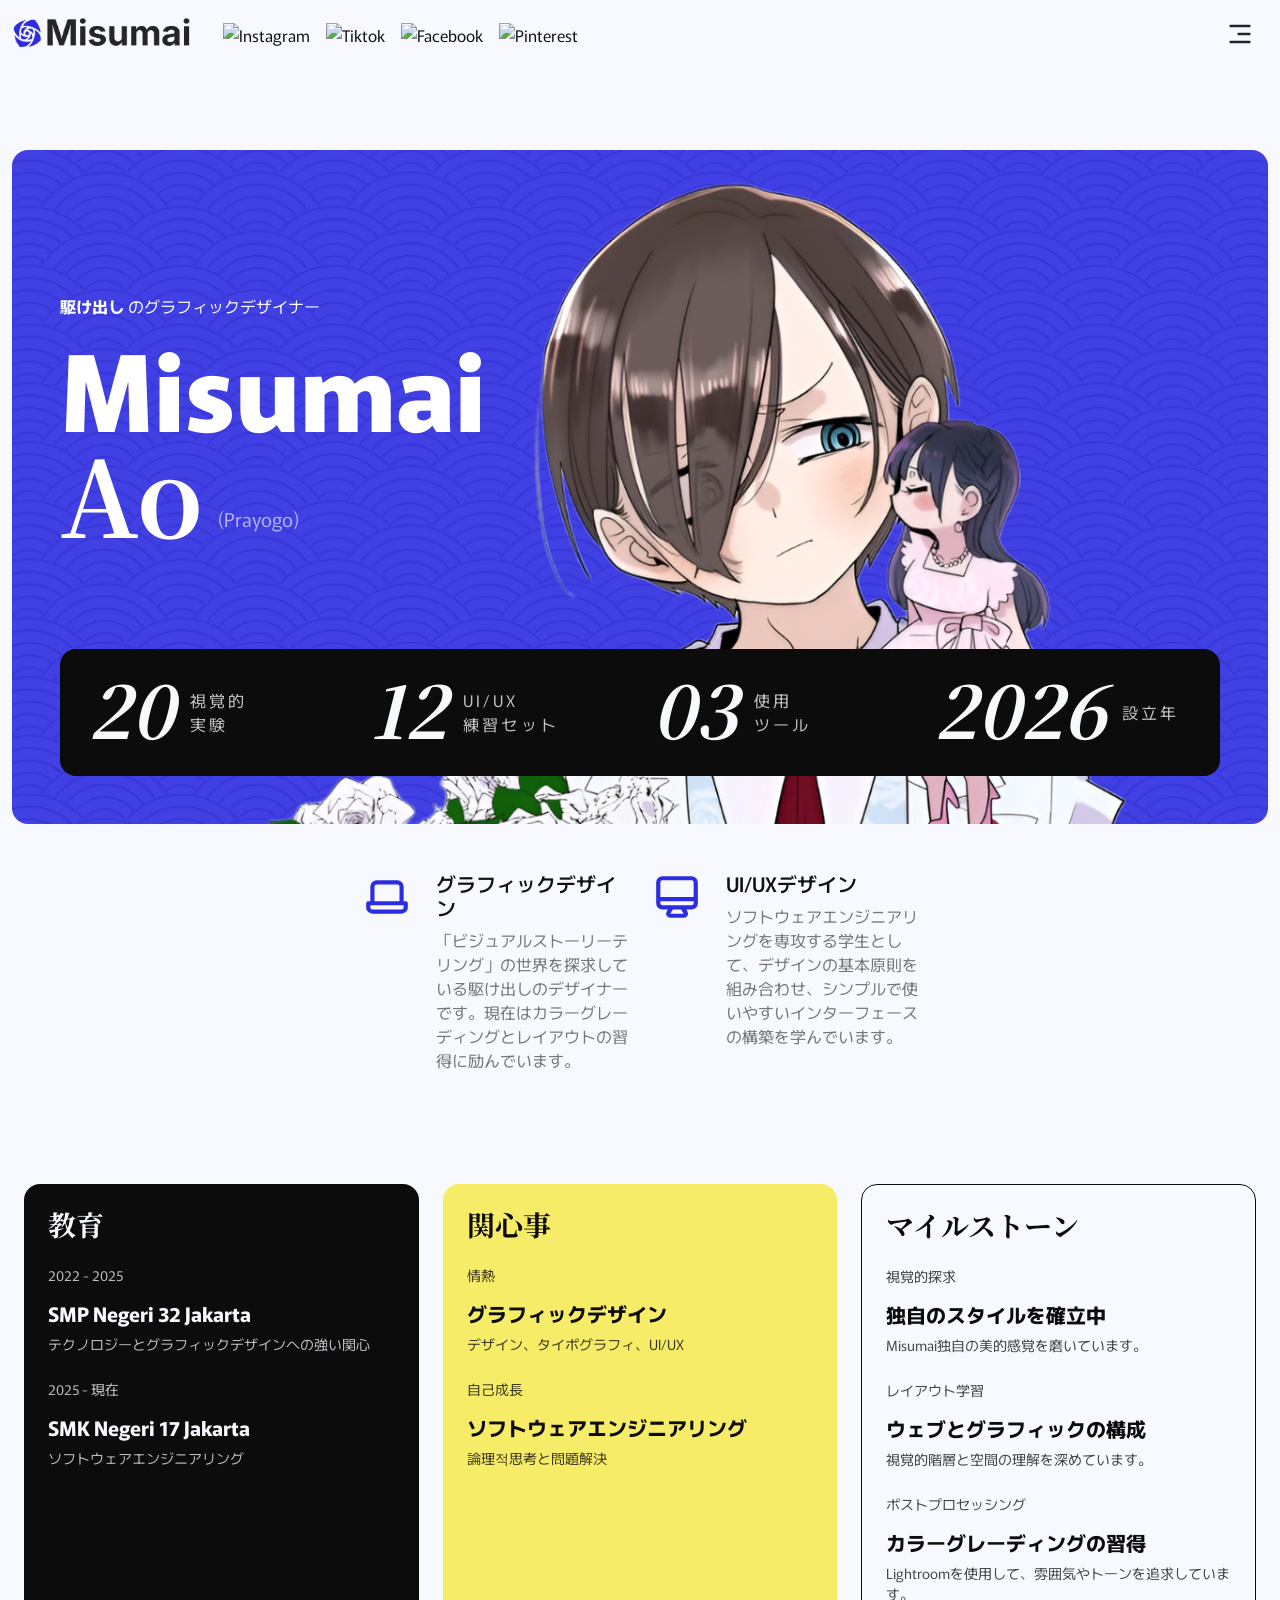
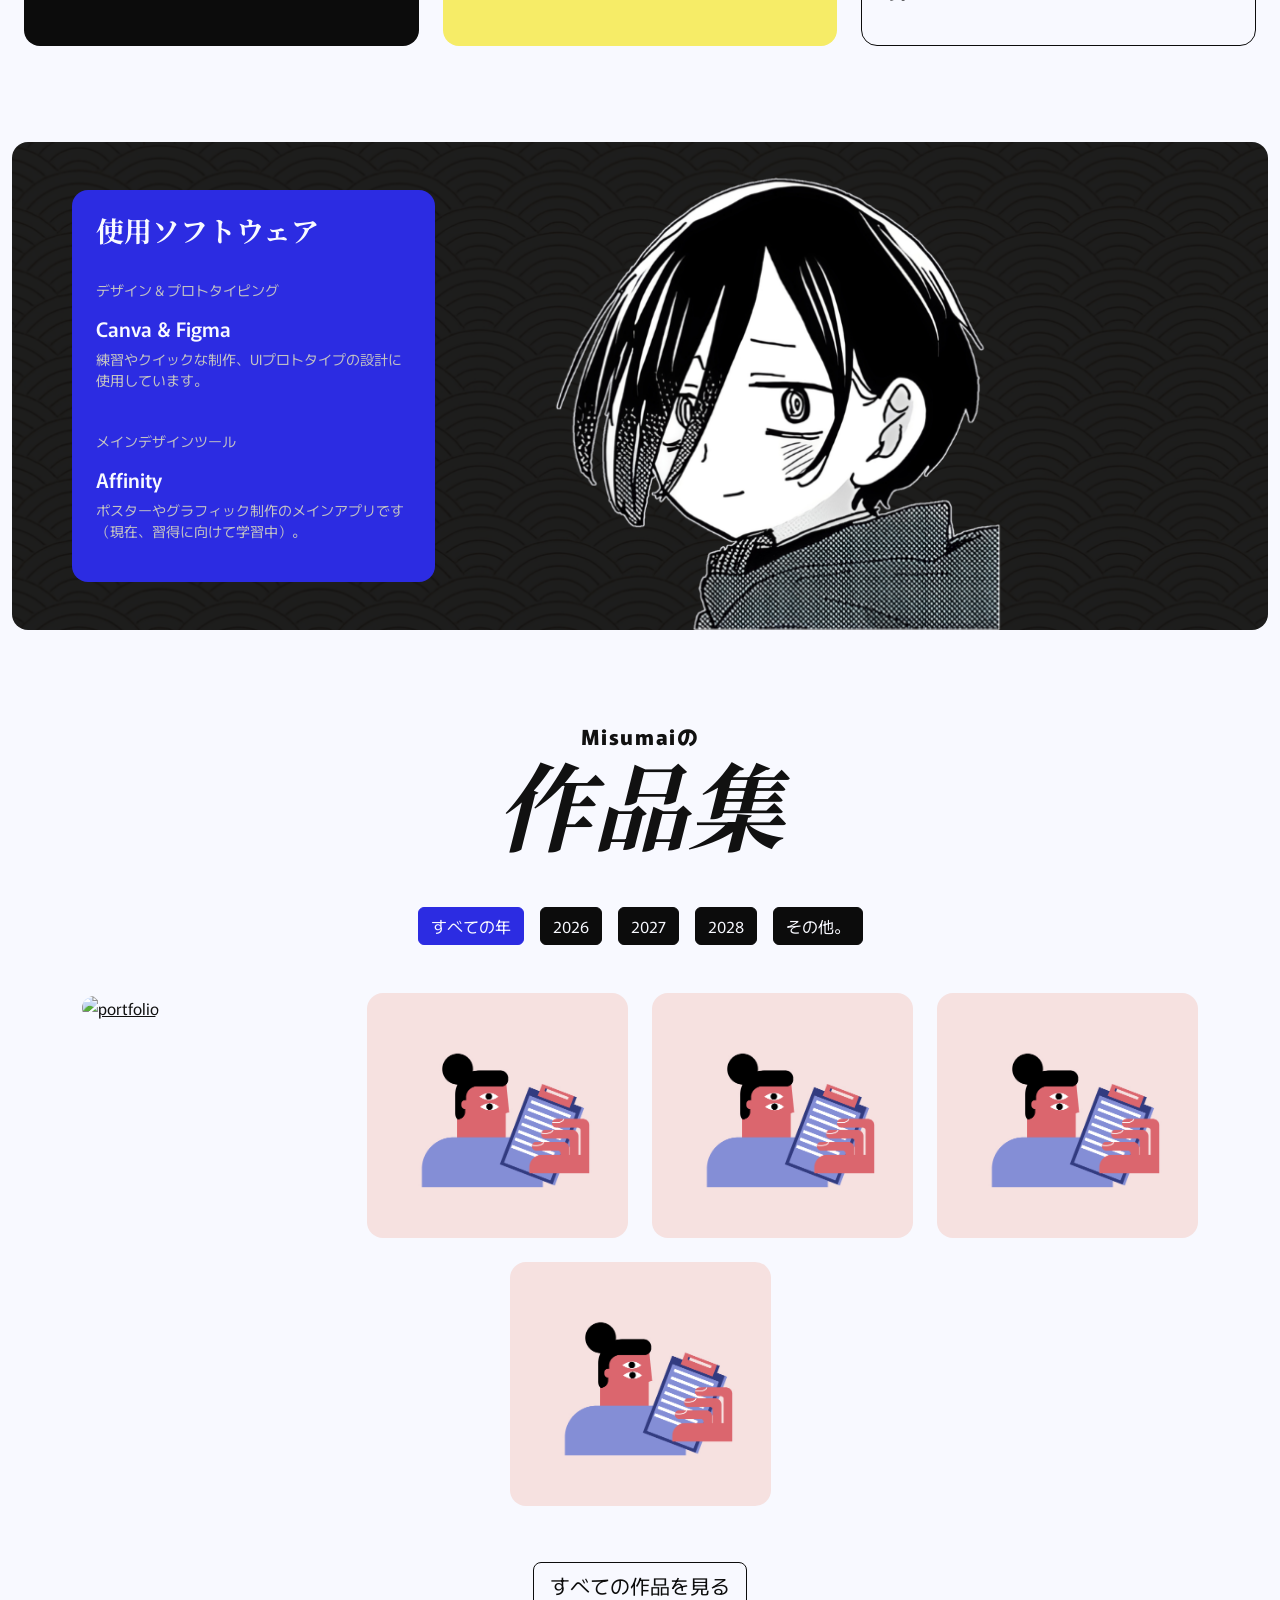
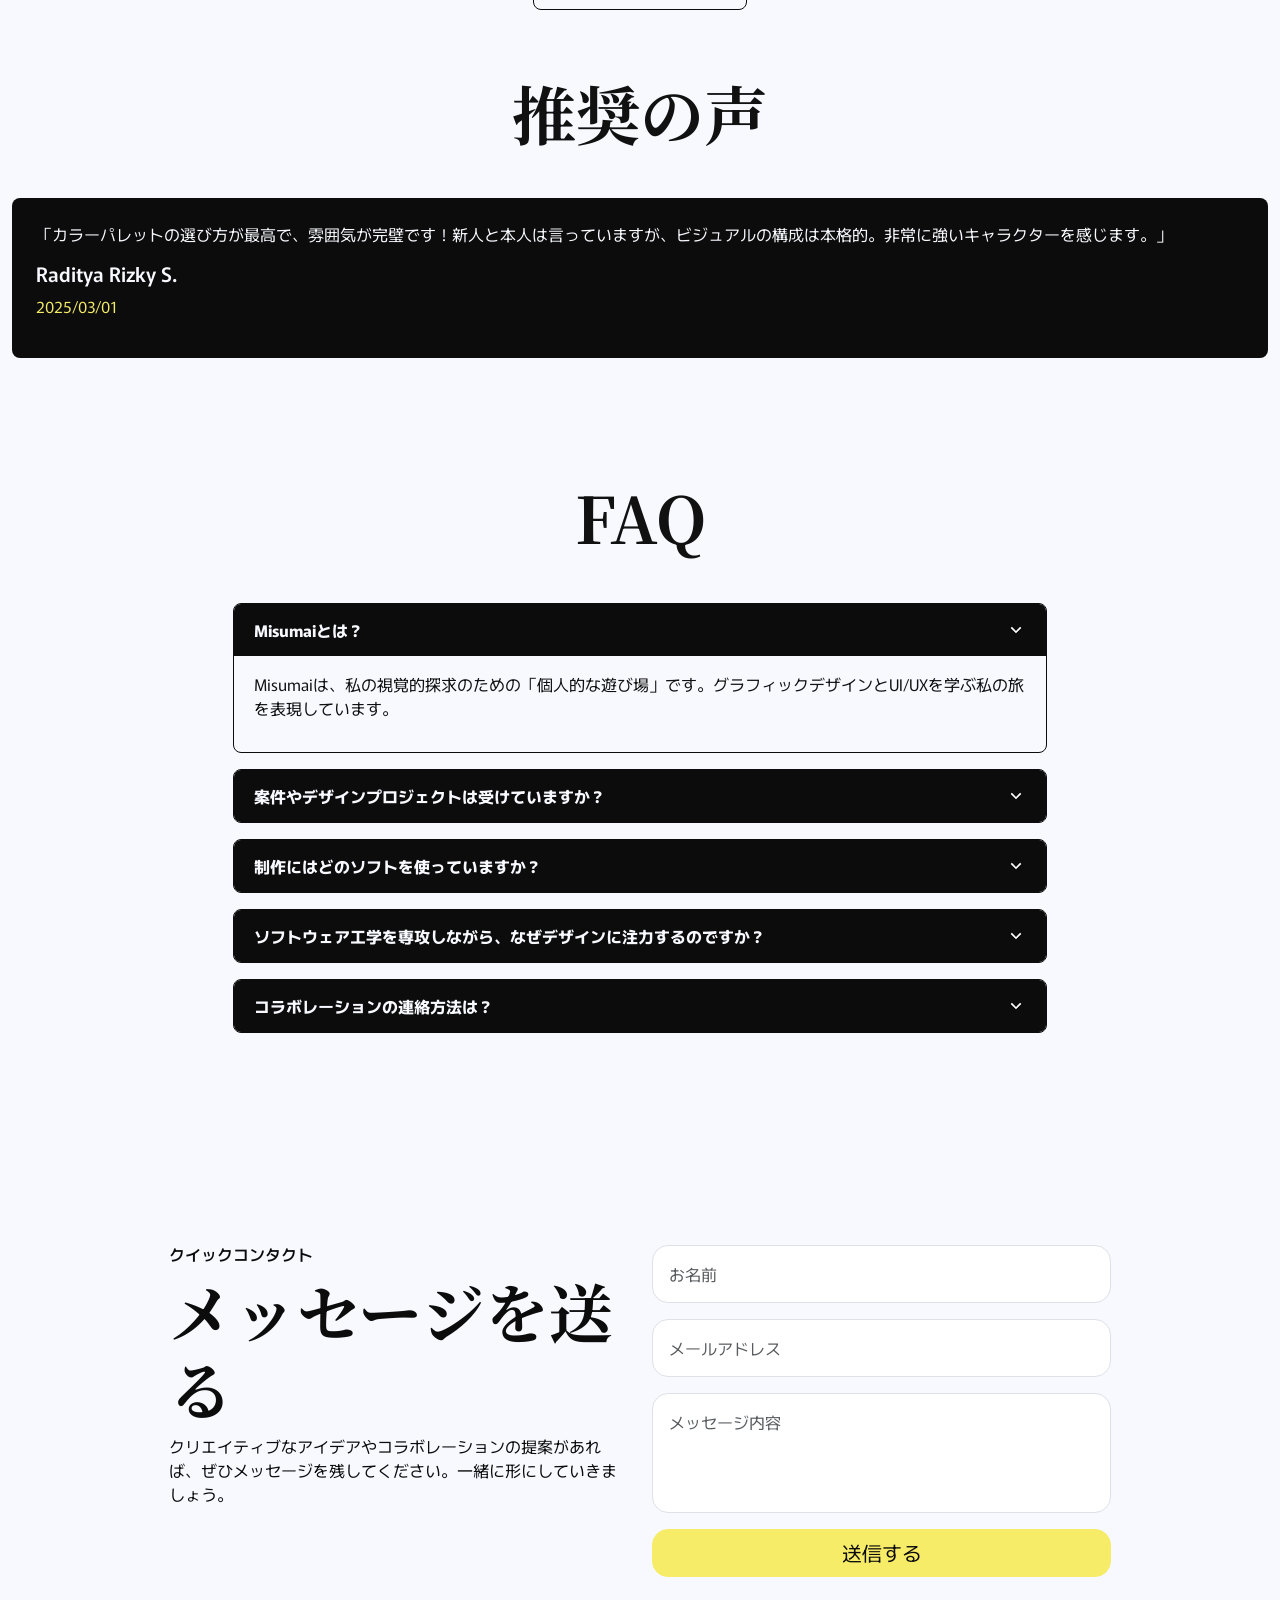
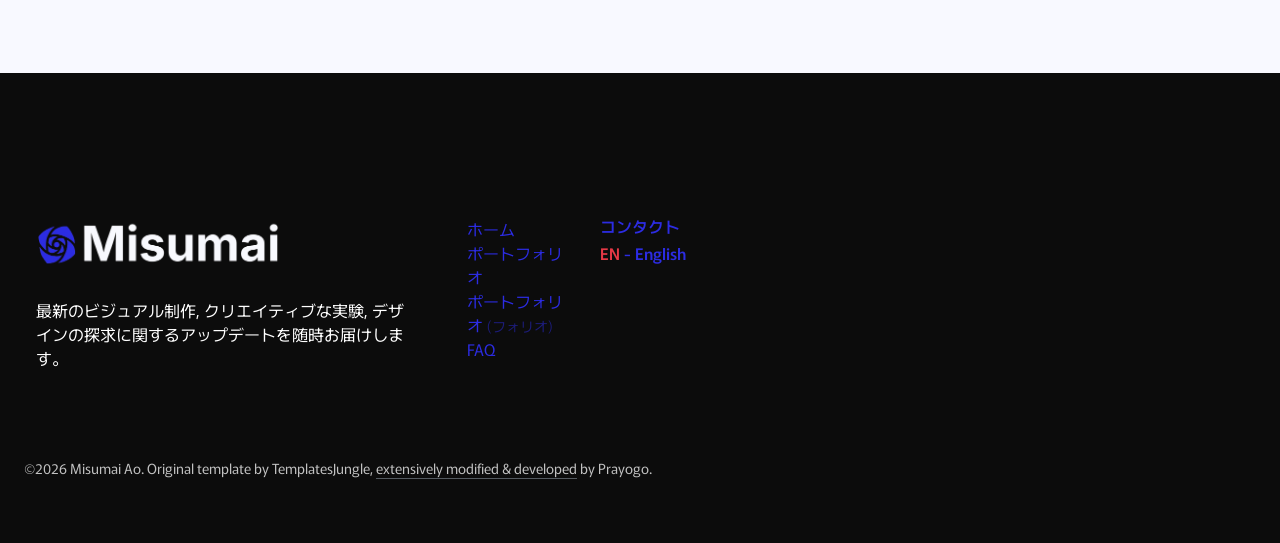
==== jp/indexjp.html @ bccc2ba9 "Add files via upload" ====
<!doctype html>
<html lang="ja">

<head>
  <title>𝗠𝗶𝘀𝘂𝗺𝗮𝗶 𝐀𝐨 // 日本語</title>
  <link rel="icon" type="image/png" href="../images/misumai.png">
  <!-- Required meta tags -->
  <meta charset="utf-8" />
  <meta name="viewport" content="width=device-width, initial-scale=1, shrink-to-fit=no" />

  <!-- fonts -->
  <!-- fonts -->
  <link rel="preconnect" href="https://fonts.googleapis.com">
  <link rel="preconnect" href="https://fonts.gstatic.com" crossorigin>
  <link
    href="https://fonts.googleapis.com/css2?family=Murecho:wght@100..900&family=Noto+Serif+JP:wght@400..900&display=swap"
    rel="stylesheet">

  <!-- Bootstrap CSS v5.2.1 -->
  <link href="https://cdn.jsdelivr.net/npm/bootstrap@5.3.2/dist/css/bootstrap.min.css" rel="stylesheet"
    integrity="sha384-T3c6CoIi6uLrA9TneNEoa7RxnatzjcDSCmG1MXxSR1GAsXEV/Dwwykc2MPK8M2HN" crossorigin="anonymous" />

  <!--cdncss link-->
  <link rel="stylesheet" href="https://cdn.jsdelivr.net/npm/swiper@9/swiper-bundle.min.css" />

  <link rel="stylesheet" href="../css/lightbox.min.css">

  <!--style sheet-->
  <link rel="stylesheet" href="stylejp.css">


</head>

<body>
  <!--svg icons-->
  <svg>
    <symbol id="monitor" viewBox="0 0 24 24">
      <path fill="#2c2ce2"
        d="M19 2H5a3 3 0 0 0-3 3v10a3 3 0 0 0 3 3h2.64l-.58 1a2 2 0 0 0 0 2a2 2 0 0 0 1.75 1h6.46A2 2 0 0 0 17 21a2 2 0 0 0 0-2l-.59-1H19a3 3 0 0 0 3-3V5a3 3 0 0 0-3-3M8.77 20L10 18h4l1.2 2ZM20 15a1 1 0 0 1-1 1H5a1 1 0 0 1-1-1v-1h16Zm0-3H4V5a1 1 0 0 1 1-1h14a1 1 0 0 1 1 1Z" />
    </symbol>
    <symbol id="notes" viewBox="0 0 24 24">
      <path fill="#4ba1a7"
        d="M16 14H8a1 1 0 0 0 0 2h8a1 1 0 0 0 0-2m0-4h-6a1 1 0 0 0 0 2h6a1 1 0 0 0 0-2m4-6h-3V3a1 1 0 0 0-2 0v1h-2V3a1 1 0 0 0-2 0v1H9V3a1 1 0 0 0-2 0v1H4a1 1 0 0 0-1 1v14a3 3 0 0 0 3 3h12a3 3 0 0 0 3-3V5a1 1 0 0 0-1-1m-1 15a1 1 0 0 1-1 1H6a1 1 0 0 1-1-1V6h2v1a1 1 0 0 0 2 0V6h2v1a1 1 0 0 0 2 0V6h2v1a1 1 0 0 0 2 0V6h2Z" />
    </symbol>
    <symbol id="laptop" viewBox="0 0 24 24">
      <path fill="#2c2ce2"
        d="M21 14h-1V7a3 3 0 0 0-3-3H7a3 3 0 0 0-3 3v7H3a1 1 0 0 0-1 1v2a3 3 0 0 0 3 3h14a3 3 0 0 0 3-3v-2a1 1 0 0 0-1-1M6 7a1 1 0 0 1 1-1h10a1 1 0 0 1 1 1v7H6Zm14 10a1 1 0 0 1-1 1H5a1 1 0 0 1-1-1v-1h16Z" />
    </symbol>
    <symbol id="menu" viewBox="0 0 24 24">
      <path fill="#252429"
        d="M4 6a1 1 0 0 1 1-1h14a1 1 0 1 1 0 2H5a1 1 0 0 1-1-1m0 12a1 1 0 0 1 1-1h14a1 1 0 1 1 0 2H5a1 1 0 0 1-1-1m7-7a1 1 0 1 0 0 2h8a1 1 0 1 0 0-2z" />
    </symbol>
  </svg>

  <header id="top" class="position-sticky top-0 start-0" style="z-index:10;">
    <nav class="navbar bg-white fixed-top">
      <div class="container-fluid">
        <div class="d-flex align-items-center g-4">
          <a class="navbar-brand d-flex" href="indexjp.html">
            <img src="../images/misumailogo.png" class="img-fluid" id="logo">
          </a>
          <div class="icon px-3 d-flex gap-3">
            <a href="https://www.instagram.com/prayogoao" target="_blank" class="text-decoration-none">
              <img
                src="https://static.vecteezy.com/system/resources/thumbnails/023/986/885/small/instagram-logo-instagram-logo-transparent-instagram-icon-transparent-free-free-png.png"
                alt="Instagram" width="24" height="24">
            </a>
            <a href="https://www.tiktok.com/" target="_blank" class="text-decoration-none">
              <img src="https://images.seeklogo.com/logo-png/42/2/tiktok-black-icon-logo-png_seeklogo-429281.png"
                alt="Tiktok" width="24" height="24">
            </a>
            <a href="https://www.facebook.com/" target="_blank" class="text-decoration-none">
              <img src="https://images.icon-icons.com/1129/PNG/512/facebookblacksocialbuttoncircle_79771.png"
                alt="Facebook" width="24" height="24">
            </a>
            <a href="https://www.pinterest.com/" target="_blank" class="text-decoration-none">
              <img src="https://cdn.freebiesupply.com/logos/large/2x/pinterest-2-logo-png-transparent.png"
                alt="Pinterest" width="24" height="24">
            </a>
          </div>
        </div>
        <button class="navbar-toggler border-0" type="button" data-bs-toggle="offcanvas"
          data-bs-target="#offcanvasNavbar" aria-controls="offcanvasNavbar">
          <span class="navabar-toggler-icon">
            <svg class="text-primary menu" width="32" height="32">
              <use xlink:href="#menu"></use>
            </svg>
          </span>
        </button>
        <div class="offcanvas offcanvas-end text-white bg-black" tabindex="-1" id="offcanvasNavbar"
          aria-labelledby="offcanvasNavbarLabel">
          <div class="offcanvas-header">
            <button type="button" class="btn-close btn-close-white ms-3" data-bs-dismiss="offcanvas"
              aria-label="Close"></button>
          </div>
          <div class="offcanvas-body">
            <ul class="navbar-nav flex-grow-1 p-4">
              <li class="nav-item">
                <a class="nav-link active text-uppercase ls-4 bluetext" href="indexjp.html">ホーム</a>
              </li>
              <li class="nav-item">
                <a class="nav-link text-uppercase ls-4 bluetext" href="#portfolio">ポートフォリオ</a>
              </li>
              <li class="nav-item">
                <a class="nav-link text-uppercase ls-4 bluetext" href="https://fori.io/misumaiao"
                  target="_blank">
                  ポートフォリオ <small class="opacity-50">(フォリオ)</small>
                </a>
              </li>
              <li class="nav-item">
                <a class="nav-link text-uppercase ls-4 bluetext" href="#faq">FAQ</a>
              </li>
              <li class="nav-item">
                <a class="nav-link text-uppercase ls-4 bluetext" href="#contact">コンタクト</a>
              </li>

              <hr class="bluetext opacity-25 my-4">

              <li class="nav-item">
                <a class="nav-link text-uppercase ls-4 fw-bold" href="../index.html">
                  <span style="color: var(--bs-red);">EN</span> - English
                </a>
              </li>
            </ul>
          </div>
        </div>
      </div>
    </nav>
  </header>

  <section>
    <div class="container">
      <div class="banner rounded-4 p-5"
        style="background-image: url(../images/misumaibanner2.png); background-size: cover ; background-repeat: no-repeat; background-position: center;">
        <div class="text-content text-white py-5 my-5">
          <p class="fs-6">
            <b>駆け出し</b> のグラフィックデザイナー
          </p>
          <h1 class="display-1 text-white">
            <span class="font-murecho-bold d-block mb-n2" style="font-size: 1.1em;">Misumai</span>

            <div class="d-flex align-items-center">
              <span class="font-notoserifjp mb-0" style="line-height: 1;">Ao</span>

              <span class="font-murecho-light text-bracket">(Prayogo)</span>
            </div>
          </h1>
        </div>
        <div class="row text-uppercase bg-black rounded-4 p-3 mt-5">
          <div class="col-md-3">
            <div class="d-flex align-items-center gap-3">
              <h2 class="display-2 text-light" style="font-style: italic;">
                20
              </h2>
              <p class="text-light-emphasis justify-content-center m-0 ls-4">
                視覚的 <br> 実験
              </p>
            </div>
          </div>
          <div class="col-md-3">
            <div class="d-flex align-items-center gap-3">
              <h2 class="display-2 text-light" style="font-style: italic;">
                12
              </h2>
              <p class="text-light-emphasis justify-content-center m-0 ls-4">
                UI/UX <br> 練習セット
              </p>
            </div>
          </div>
          <div class="col-md-3">
            <div class="d-flex align-items-center gap-3">
              <h2 class="display-2 text-light" style="font-style: italic;">
                03
              </h2>
              <p class="text-light-emphasis justify-content-center m-0 ls-4">
                使用 <br> ツール
              </p>
            </div>
          </div>
          <div class="col-md-3">
            <div class="d-flex align-items-center gap-3">
              <h2 class="display-2 text-light" style="font-style: italic;">
                2026
              </h2>
              <p class="text-light-emphasis justify-content-center m-0 ls-4">
                設立年
              </p>
            </div>
          </div>
        </div>
      </div>
    </div>
  </section>

  <section class="p-5">
    <div class="container">
      <div class="row justify-content-center">
        <div class="col-lg-3">
          <div class="d-flex gap-4 align-items-start">
            <div class="icon">
              <svg class="text-primary laptop" width="50" height="50">
                <use xlink:href="#laptop"></use>
              </svg>
            </div>
            <div class="text-md-start">
              <h5>
                グラフィックデザイン
              </h5>
              <p class="postf">
                「ビジュアルストーリーテリング」の世界を探求している駆け出しのデザイナーです。現在はカラーグレーディングとレイアウトの習得に励んでいます。
              </p>
            </div>
          </div>
        </div>
        <div class="col-lg-3">
          <div class="d-flex gap-4 align-items-start">
            <div class="icon">
              <svg class="text-primary monitor" width="50" height="50">
                <use xlink:href="#monitor"></use>
              </svg>
            </div>
            <div class="text-md-start">
              <h5>
                UI/UXデザイン
              </h5>
              <p class="postf">
                ソフトウェアエンジニアリングを専攻する学生として、デザインの基本原則を組み合わせ、シンプルで使いやすいインターフェースの構築を学んでいます。
              </p>
            </div>
          </div>
        </div>
      </div>
    </div>
  </section>

  <section class="py-5">
    <div class="container">
      <div class="row g-4">

        <div class="col-lg-4">
          <div class="h-100 p-4 rounded-4 box-education">
            <h3 class="mb-4 ls-2">教育</h3>
            <div class="mb-4">
              <p class="small opacity-75">2022 - 2025</p>
              <h5 class="fw-bold">SMP Negeri 32 Jakarta</h5>
              <p class="small opacity-75">テクノロジーとグラフィックデザインへの強い関心</p>
            </div>
            <div class="mb-2">
              <p class="small opacity-75">2025 - 現在</p>
              <h5 class="fw-bold">SMK Negeri 17 Jakarta</h5>
              <p class="small opacity-75">ソフトウェアエンジニアリング</p>
            </div>
          </div>
        </div>

        <div class="col-lg-4">
          <div class="h-100 p-4 rounded-4 box-interests">
            <h3 class="mb-4 ls-2">関心事</h3>
            <div class="mb-4">
              <p class="small text-muted">情熱</p>
              <h5 class="fw-bold">グラフィックデザイン</h5>
              <p class="small text-muted">デザイン、タイポグラフィ、UI/UX</p>
            </div>
            <div class="mb-2">
              <p class="small text-muted">自己成長</p>
              <h5 class="fw-bold">ソフトウェアエンジニアリング</h5>
              <p class="small text-muted">論理적思考と問題解決</p>
            </div>
          </div>
        </div>

        <div class="col-lg-4">
          <div class="h-100 p-4 rounded-4 box-experiences">
            <h3 class="mb-4 ls-2">マイルストーン</h3>
            <div class="mb-4">
              <p class="small opacity-75">視覚的探求</p>
              <h5 class="fw-bold">独自のスタイルを確立中</h5>
              <p class="small opacity-75">Misumai独自の美的感覚を磨いています。</p>
            </div>
            <div class="mb-4">
              <p class="small opacity-75">レイアウト学習</p>
              <h5 class="fw-bold">ウェブとグラフィックの構成</h5>
              <p class="small opacity-75">視覚的階層と空間の理解を深めています。</p>
            </div>
            <div class="mb-2">
              <p class="small opacity-75">ポストプロセッシング</p>
              <h5 class="fw-bold">カラーグレーディングの習得</h5>
              <p class="small opacity-75">Lightroomを使用して、雰囲気やトーンを追求しています。</p>
            </div>
          </div>
        </div>
      </div>
    </div>
  </section>

  <section class="py-5">
    <div class="container">
      <div class="rounded-4 p-5"
        style="background-image: url(../images/misumaibanner.png); background-size: cover ; background-repeat: no-repeat; background-position: center;">
        <div class="row">
          <div class="col-md-4">
            <div class="h-100 box-software p-4 rounded-4">
              <h3 class="ls-2">使用ソフトウェア</h3>

              <div class="py-4">
                <p class="text-light-emphasis small">デザイン & プロトタイピング</p>
                <h5>Canva & Figma</h5>
                <p class="text-light-emphasis small">
                  練習やクイックな制作、UIプロトタイプの設計に使用しています。
                </p>
              </div>

              <div>
                <p class="text-light-emphasis small">メインデザインツール</p>
                <h5>Affinity</h5>
                <p class="text-light-emphasis small">
                  ポスターやグラフィック制作のメインアプリです（現在、習得に向けて学習中）。
                </p>
              </div>
            </div>
          </div>
        </div>
      </div>
    </div>
  </section>

  <section id="portfolio" class="portfolio py-5">
    <div class="container">
      <div class="justify-content-center">

        <div class="row justify-content-center">

          <div class="col-lg-6 mx-auto" data-aos="fade-up">
            <div class="section-header text-center">
              <h4 class="fw-bold txt-fx slide-up">
                <span class="font-murecho-bold text-title-small">Misumaiの</span>
                <br>
                <span class="font-notoserifjp text-title-large">作品集</span>
              </h4>
            </div>
          </div>

          <div id="filters" class="button-group d-flex flex-wrap gap-3 justify-content-center py-5" data-aos="fade-up">
            <a href="#" class="btn btn-primary text-decoration-none text-uppercase is-checked" data-filter="*">すべての年</a>
            <a href="#" class="btn btn-primary text-decoration-none text-uppercase" data-filter=".y2026">2026</a>
            <a href="#" class="btn btn-primary text-decoration-none text-uppercase" data-filter=".y2027">2027</a>
            <a href="#" class="btn btn-primary text-decoration-none text-uppercase" data-filter=".y2028">2028</a>
            <a href="#" class="btn btn-primary text-decoration-none text-uppercase" data-filter=".yetc">その他。</a>
          </div>

          <div class="container">

            <div id="portfolio-grid" class="grid p-0 clearfix row row-cols-2 row-cols-lg-3 row-cols-xl-4"
              data-aos="fade-up">
              <!-- Satu -->
              <div class="col mb-4 portfolio-item y2026">
                <a href="../images/mindmap.png" data-lightbox="karya-2026-A" data-title="Karya Utama 2026">
                  <img src="../images/mindmap.png" class="img-fluid rounded-4" alt="portfolio">
                </a>

                <div class="d-none">
                  <a href="../images/portfolio-image-2.jpg" data-lightbox="karya-2026-A" data-title="Proses Sketsa"></a>
                  <a href="../images/portfolio-image-3.jpg" data-lightbox="karya-2026-A" data-title="Proses Pewarnaan"></a>
                </div>
              </div>

              <!-- Dua -->
              <div class="col mb-4 portfolio-item y2026">
                <a href="../images/portfolio-image-1.jpg" data-lightbox="test" data-title="Karya Utama 2026">
                  <img src="../images/portfolio-image-1.jpg" class="img-fluid rounded-4" alt="portfolio">
                </a>

                <div class="d-none">
                  <a href="../images/portfolio-image-2.jpg" data-lightbox="test" data-title="Proses Sketsa"></a>
                  <a href="../images/portfolio-image-3.jpg" data-lightbox="test" data-title="Proses Pewarnaan"></a>
                </div>
              </div>

              <!-- Tiga -->
              <div class="col mb-4 portfolio-item y2026">
                <a href="../images/portfolio-image-1.jpg" data-lightbox="karya-2026-A" data-title="Karya Utama 2026">
                  <img src="../images/portfolio-image-1.jpg" class="img-fluid rounded-4" alt="portfolio">
                </a>

                <div class="d-none">
                  <a href="../images/portfolio-image-2.jpg" data-lightbox="karya-2026-A" data-title="Proses Sketsa"></a>
                  <a href="../images/portfolio-image-3.jpg" data-lightbox="karya-2026-A" data-title="Proses Pewarnaan"></a>
                </div>
              </div>

              <!-- Empat -->
              <div class="col mb-4 portfolio-item y2026">
                <a href="../images/portfolio-image-1.jpg" data-lightbox="karya-2026-A" data-title="Karya Utama 2026">
                  <img src="../images/portfolio-image-1.jpg" class="img-fluid rounded-4" alt="portfolio">
                </a>

                <div class="d-none">
                  <a href="../images/portfolio-image-2.jpg" data-lightbox="karya-2026-A" data-title="Proses Sketsa"></a>
                  <a href="../images/portfolio-image-3.jpg" data-lightbox="karya-2026-A" data-title="Proses Pewarnaan"></a>
                </div>
              </div>

              <!-- Lima -->
              <div class="col mb-4 portfolio-item y2026">
                <a href="../images/portfolio-image-1.jpg" data-lightbox="karya-2026-A" data-title="Karya Utama 2026">
                  <img src="../images/portfolio-image-1.jpg" class="img-fluid rounded-4" alt="portfolio">
                </a>

                <div class="d-none">
                  <a href="../images/portfolio-image-2.jpg" data-lightbox="karya-2026-A" data-title="Proses Sketsa"></a>
                  <a href="../images/portfolio-image-3.jpg" data-lightbox="karya-2026-A" data-title="Proses Pewarnaan"></a>
                </div>
              </div>

            </div>
            <div class="text-center p-3">
              <a href="index.html" class="btn btn-outline-dark btn-lg mt-3 text-uppercase text-decoration-none">
                すべての作品を見る
              </a>
            </div>

          </div>
  </section>

  <section>
    <div class="container">
      <div class="text-center">
        <h2 class="display-3 mb-5">
          推奨の声
        </h2>
      </div>

      <div class="swiper testimonial-swiper">
        <div class="swiper-wrapper ">
          <div class="testimonial-card rounded-3 py-4 px-4 swiper-slide">
            <div class="text-start">
              <p>
                「カラーパレットの選び方が最高で、雰囲気が完璧です！新人と本人は言っていますが、ビジュアルの構成は本格的。非常に強いキャラクターを感じます。」
              </p>
              <h5>
                Raditya Rizky S.
              </h5>
              <p class="postd">
                2025/03/01
              </p>
            </div>
          </div>

          <div class="testimonial-card rounded-3 py-4 px-4 swiper-slide">
            <div class="text-start">
              <p>
                「こちらの意図したコンセプトを汲み取る力に驚きました。抽象的なリファレンスからでも、自分らしさを残しつつクリーンなビジュアルに落とし込んでくれます。」
              </p>
              <h5>
                Satria Lintang W.I
              </h5>
              <p class="postd">
                2025/01/20
              </p>
            </div>
          </div>

          <div class="testimonial-card rounded-3 py-4 px-4 swiper-slide">
            <div class="text-start">
              <p>
                「レイアウトがとてもクールで、目に優しいです。すべての要素の配置が絶妙で、自然に感じられ、全く散らかっている印象を与えません。」
              </p>
              <br>
              <h5>
                Ahmad Lucky A.
              </h5>
              <p class="postd">
                2025/01/20
              </p>
            </div>
          </div>

          <div class="testimonial-card bg-black rounded-3 py-4 px-4 swiper-slide">
            <div class="text-start">
              <p>
                「新作が出るたびに成長を感じるのが凄いです。新しいスタイルへの挑戦を恐れず、自分のコンフォートゾーンから一歩踏み出そうとする姿勢が見て取れます。」
              </p>
              <h5>
                Leonard D.
              </h5>
              <p class="postd">
                2026/05/12
              </p>
            </div>
          </div>

          <div class="testimonial-card bg-black rounded-3 py-4 px-4 swiper-slide">
            <div class="text-start">
              <p>
                「クオリティの高さは間違いありません。クリエイティブなデザインと技術的な理解の融合が、最終的な成果物を他とは一線を画すものにしています。」
              </p>
              <h5>
                M. Fathan H.
              </h5>
              <p class="postd">
                2026/05/12
              </p>
            </div>
          </div>
        </div>
        <div class="testimonial-swiper-pagination position-relative mt-5 text-center"></div>
      </div>

    </div>
  </section>

  <section id="faq">
    <div class="container">
      <div class="text-center pt-5">
        <h2 class="display-3">FAQ</h2>
      </div>
      <div class="row mt-5 justify-content-center">
        <div class="col-lg-8">
          <div class="accordion accordion-flush" id="accordion-flush">

            <div class="accordion-item border mb-3 rounded-3">
              <h5 class="accordion-header">
                <button class="accordion-button collapsed" style="font-weight:bold;" type="button"
                  data-bs-toggle="collapse" data-bs-target="#collapseOne" aria-expanded="true"
                  aria-controls="collapseOne">
                  Misumaiとは？
                </button>
              </h5>
              <div id="collapseOne" class="accordion-collapse collapse show" data-bs-parent="#accordion-flush">
                <div class="accordion-body">
                  <p>Misumaiは、私の視覚的探求のための「個人的な遊び場」です。グラフィックデザインとUI/UXを学ぶ私の旅を表現しています。</p>
                </div>
              </div>
            </div>

            <div class="accordion-item border mb-3 rounded-3">
              <h5 class="accordion-header">
                <button class="accordion-button collapsed" style="font-weight:bold;" type="button"
                  data-bs-toggle="collapse" data-bs-target="#collapseTwo" aria-expanded="false"
                  aria-controls="collapseTwo">
                  案件やデザインプロジェクトは受けていますか？
                </button>
              </h5>
              <div id="collapseTwo" class="accordion-collapse collapse" data-bs-parent="#accordion-flush">
                <div class="accordion-body">
                  <p>現在は受けておりません。まだ学習の初期段階であるため、プロとしての責任を負う前に、まずはスキルと品質を磨くことに集中すべきだと考えています。</p>
                </div>
              </div>
            </div>

            <div class="accordion-item border mb-3 rounded-3">
              <h5 class="accordion-header">
                <button class="accordion-button collapsed" style="font-weight:bold;" type="button"
                  data-bs-toggle="collapse" data-bs-target="#collapseThree" aria-expanded="false"
                  aria-controls="collapseThree">
                  制作にはどのソフトを使っていますか？
                </button>
              </h5>
              <div id="collapseThree" class="accordion-collapse collapse" data-bs-parent="#accordion-flush">
                <div class="accordion-body">
                  <p>主にUI/UXにはFigma、クイックな素材制作にはCanva、複雑なデザインにはAffinity Designerを使用しています。</p>
                </div>
              </div>
            </div>

            <div class="accordion-item border mb-3 rounded-3">
              <h5 class="accordion-header">
                <button class="accordion-button collapsed" style="font-weight:bold;" type="button"
                  data-bs-toggle="collapse" data-bs-target="#collapseFour" aria-expanded="false"
                  aria-controls="collapseFour">
                  ソフトウェア工学を専攻しながら、なぜデザインに注力するのですか？
                </button>
              </h5>
              <div id="collapseFour" class="accordion-collapse collapse" data-bs-parent="#accordion-flush">
                <div class="accordion-body">
                  <p>デザインのないコードは無機質で、コードのないデザインはただの静止画だと考えています。開発者としてUI/UXを理解することで、機能的なだけでなく、直感的に使えるアプリケーションを作ることができます。
                  </p>
                </div>
              </div>
            </div>

            <div class="accordion-item border mb-3 rounded-3">
              <h5 class="accordion-header">
                <button class="accordion-button collapsed" style="font-weight:bold;" type="button"
                  data-bs-toggle="collapse" data-bs-target="#collapseFive" aria-expanded="false"
                  aria-controls="collapseFive">
                  コラボレーションの連絡方法は？
                </button>
              </h5>
              <div id="collapseFive" class="accordion-collapse collapse" data-bs-parent="#accordion-flush">
                <div class="accordion-body">
                  <p>メールやInstagramのDMからご連絡いただけます。お互いのスキルを組み合わせて、具体的な作品を一緒に作り上げるコラボレーションに非常に興味があります。</p>
                </div>
              </div>
            </div>

          </div>
        </div>
      </div>
    </div>
  </section>
  <section id="contact" class="p-5 bg-yellow py-5">
    <div class="container">
      <form action="https://formspree.io/f/mqengwwb" method="POST" id="my-form">

        <div class="row justify-content-center my-5">
          <div class="col-md-5">
            <h6>クイックコンタクト</h6>
            <h2 class="display-3">メッセージを送る</h2>
            <p>
              クリエイティブなアイデアやコラボレーションの提案があれば、ぜひメッセージを残してください。一緒に形にしていきましょう。
            </p>
          </div>

          <div class="col-md-5">
            <div class="mb-3">
              <input type="text" class="form-control p-3 rounded-4" name="name" id="name" placeholder="お名前" required />
            </div>
            <div class="mb-3">
              <input type="email" class="form-control p-3 rounded-4" name="email" id="email" placeholder="メールアドレス"
                required />
            </div>
            <div class="mb-3">
              <input type="text" name="subject" class="d-none" value="Misumai Ao - New Message"> <textarea
                class="form-control p-3 rounded-4" name="message" placeholder="メッセージ内容" id="message" rows="3"
                required></textarea>
            </div>
            <div class="d-grid">
              <button type="submit" class="btn btn-dark btn-lg text-uppercase rounded-4">
                送信する
              </button>
            </div>
          </div>
        </div>

      </form>
    </div>
  </section>

  <footer id="footer" class="bg-black text-white py-5">
    <div class="container-sm">
      <div class="row g-md-5 my-5">
        <div class="col-md-4">
          <div class="info-box">
            <img src="../images/misumailogo2.png" class="img-fluid" id="logofooter">
            <p class="py-4">
              最新のビジュアル制作, クリエイティブな実験, デザインの探求に関するアップデートを随時お届けします。
            </p>
          </div>
        </div>
        <div class="col-md-3">
          <div class="row">
            <div class="col-6">
              <ul class="list-unstyled">
                <li>
                  <a class="text-decoration-none text-white" href="indexjp.html">ホーム</a>
                </li>
                <li>
                  <a class="text-decoration-none text-white" href="#portfolio">ポートフォリオ</a>
                </li>
                <li>
                  <a class="text-decoration-none text-white" href="https://fori.io/misumaiao" target="_blank">
                    ポートフォリオ <small class="opacity-50">(フォリオ)</small></a>
                </li>
                <li>
                  <a class="text-decoration-none text-white" href="#faq">FAQ</a>
                </li>
              </ul>
            </div>
            <div class="col-6">
              <h6>
                <a class="text-decoration-none text-white" href="#contact">コンタクト</a>
              </h6>
              <h6>
                <a class="text-decoration-none" href="../index.html">
                  <span style="color: var(--bs-red);">EN</span> - English</a>
              </h6>
            </div>
          </div>
        </div>
      </div>
      <div class="row">
        <p class="small opacity-75">
          ©2026 Misumai Ao. Original template by TemplatesJungle,
          <span class="text-white border-bottom border-secondary">extensively modified & developed</span>
          by Prayogo.
        </p>
      </div>
    </div>
  </footer>

  <!-- Bootstrap JavaScript Libraries -->
  <script src="../js/jquery-1.11.0.min.js"></script> <!-- jquery file-->

  <script src="https://cdn.jsdelivr.net/npm/@popperjs/core@2.11.8/dist/umd/popper.min.js"
    integrity="sha384-I7E8VVD/ismYTF4hNIPjVp/Zjvgyol6VFvRkX/vR+Vc4jQkC+hVqc2pM8ODewa9r"
    crossorigin="anonymous"></script>

  <script src="https://cdn.jsdelivr.net/npm/bootstrap@5.3.2/dist/js/bootstrap.min.js"
    integrity="sha384-BBtl+eGJRgqQAUMxJ7pMwbEyER4l1g+O15P+16Ep7Q9Q+zqX6gSbd85u4mG4QzX+"
    crossorigin="anonymous"></script>

  <script src="https://cdn.jsdelivr.net/npm/swiper/swiper-bundle.min.js"></script> <!--cdn link-->
  <script src="../js/plugins.js"></script>
  <script type="text/javascript" src="../js/lightbox.min.js"></script>

  <script src="https://unpkg.com/isotope-layout@3/dist/isotope.pkgd.min.js"></script>
  <script src="../js/script.js"></script>

  <script>
    const offcanvasElement = document.getElementById('offcanvasNavbar');
    const navLinks = document.querySelectorAll('.nav-link');

    navLinks.forEach(link => {
      link.addEventListener('click', function (e) {
        const targetId = this.getAttribute('href');

        // Hanya eksekusi jika link adalah internal (#)
        if (targetId.startsWith('#')) {
          const bsOffcanvas = bootstrap.Offcanvas.getInstance(offcanvasElement);

          if (bsOffcanvas) {
            // Tutup offcanvas dulu
            bsOffcanvas.hide();

            // Tunggu sampai event 'hidden' selesai (animasi slide-out selesai)
            offcanvasElement.addEventListener('hidden.bs.offcanvas', () => {
              const targetSection = document.querySelector(targetId);
              if (targetSection) {
                const topOffset = 70; // Sesuaikan tinggi navbar
                const elementPosition = targetSection.offsetTop - topOffset;

                window.scrollTo({
                  top: elementPosition,
                  behavior: 'smooth'
                });
              }
            }, { once: true });
          }
        }
      });
    });
  </script>
  <script>
    const form = document.querySelector('my-form');

    form.onsubmit = async (e) => {
      e.preventDefault();
      const data = new FormData(form);

      const response = await fetch(form.action, {
        method: 'POST',
        body: data,
        headers: { 'Accept': 'application/json' }
      });

      if (response.ok) {
        alert('ありがとうございます！メッセージは無事に送信されました。');
        form.reset(); // Mengosongkan form kembali
      } else {
        alert('申し訳ありません。エラーが発生しました。もう一度お試しください。');
      }
    };
  </script>
</body>

</html>
---- jp/stylejp.css ----
/* fonts family */

:root {
    --heading-font: "Noto Serif JP", serif;
    --body-font: "Murecho", sans-serif;
    --bs-btn-font-family: "Murecho", sans-serif;
}

/* fonts color */

:root {
    --bs-blue: #2c2ce2;
    --bs-red: #e63946;
    --bs-orange: #F5E9E9;
    --bs-yellow: #f6ec67;
    --bs-green: #F5F8F1;
    --bs-teal: #EFE8EF;
    --bs-cyan: #F3F3F3;
    --bs-black: #0c0c0c; 
    --bs-white: #f8f9ff;
    --bs-gray: #777777; 
    
    --bs-link-color: #111111;
    --bs-link-color-rgb: 17, 17, 17;
    --bs-link-hover-color: #e63946;
    --bs-link-hover-color-rgb: 240, 117, 108;
    
    --bs-primary: #2c2ce2;
    --bs-primary-rgb: 44, 44, 226;
    --bs-body-color: #111111;   
    --bs-info: #C3C3C3; 
    --bs-light-text-emphasis: #c3c3c3;
    
    --swiper-pagination-color: #e63946;
}

body , body  [data-bs-theme=light] {
    --bs-blue: #2c2ce2;
    --bs-red: #e63946;
    --bs-orange: #F5E9E9;
    --bs-yellow: #f6ec67;
    --bs-green: #F5F8F1;
    --bs-teal: #EFE8EF;
    --bs-cyan: #F3F3F3;
    --bs-black: #0c0c0c; 
    --bs-white: #f8f9ff;
    --bs-gray: #777777;   
    --bs-info: #C3C3C3;
}

.btn-primary {
    --bs-btn-color: var(--bs-black);
    --bs-btn-bg: var(--bs-orange);
    --bs-btn-border-color: var(--bs-orange);
    --bs-btn-hover-color: #fff;
    --bs-btn-hover-bg: var(--bs-black);
    --bs-btn-hover-border-color: var(--bs-black);
    --bs-btn-focus-shadow-rgb: 49, 132, 253;
    --bs-btn-active-bg: var(--bs-black); 
}

#filters .btn-primary {
    background-color: var(--bs-black) !important;
    border-color: var(--bs-black) !important;
    color: var(--bs-white) !important;
    transition: all 0.3s ease;
}

#filters .btn-primary.is-checked {
    background-color: var(--bs-primary) !important;
    border-color: var(--bs-primary) !important;
    color: var(--bs-white) !important;
}

#filters .btn-primary {
    transition: all 0.2s ease-in-out;
}

@media (hover: hover) {
    #filters .btn-primary:hover {
        background-color: var(--bs-primary) !important;
        border-color: var(--bs-primary) !important;
        opacity: 0.9;
    }
}

#filters .btn-primary:active {
    background-color: var(--bs-primary) !important;
    border-color: var(--bs-primary) !important;
    transform: scale(0.95);
    opacity: 0.8;
}

.pagination {
    --bs-pagination-padding-x: 0.75rem;
    --bs-pagination-padding-y: 0.375rem;
    --bs-pagination-font-size: 1rem;
    --bs-pagination-color: var(--bs-link-color);
    --bs-pagination-bg: var(--bs-body-bg);
    --bs-pagination-border-width: var(--bs-border-width);
    --bs-pagination-border-color: var(--bs-border-color);
    --bs-pagination-border-radius: var(--bs-border-radius);
    --bs-pagination-hover-color: var(--bs-link-hover-color);
    --bs-pagination-hover-bg: var(--bs-black);
    --bs-pagination-hover-border-color: var(--bs-border-color);
    --bs-pagination-focus-color: var(--bs-link-hover-color);
    --bs-pagination-focus-bg: var(--bs-secondary-bg);
    --bs-pagination-focus-box-shadow: 0 0 0 0.25rem rgba(13, 110, 253, 0.25);
    --bs-pagination-active-color: var(--bs-black);
    --bs-pagination-active-bg: #F5E9E9;
    --bs-pagination-active-border-color: #F5E9E9;
    --bs-pagination-disabled-color: var(--bs-secondary-color);
    --bs-pagination-disabled-bg: var(--bs-secondary-bg);
    --bs-pagination-disabled-border-color: var(--bs-border-color);
    display: flex;
    padding-left: 0;
    list-style: none;
}

.bg-gray {
    background-color: var(--bs-gray) !important;
}

.bg-yellow {
    background-color: var(--bs-yellow) !important;
}

.bg-green {
    background-color: var(--bs-green) !important;
}

.bg-teal {
    background-color: var(--bs-teal) !important;
}

.bg-black {
    background-color: var(--bs-black) !important;
}

.navbar-nav a.nav-link {
    transition: color 0.3s ease;
}

@media (hover: hover) {
    .navbar-nav a.nav-link:hover {
        color: var(--bs-yellow) !important;
    }
}

.navbar-nav a.nav-link:active {
    color: var(--bs-yellow) !important;
    opacity: 0.7;
}

body {
    background-color: var(--bs-white) !important;
    color: var(--bs-body-color);
    font-family: var(--body-font);
}

/* font size */
h1, h2, h3, .display-1, .display-2, .display-3 {
    font-family: var(--heading-font);
    font-weight: 700; /* Sesuaikan ketebalan */
}

h4, h5, h6, .nav-link, .btn, p {
    font-family: var(--body-font);
}

.p-6 {
    padding: 4rem !important;
}

/* navbar */
.navbar svg {
    color: #111111;
}

.navbar {
    background-color: var(--bs-white) !important;
    transition: transform 0.4s ease-in-out;
    position: fixed;
    top: 0;
    width: 100%;
    z-index: 1050;
    transform: translateY(0);
}

.navbar.hide {
    transform: translateY(-100%);
}

.navbar:has(.offcanvas.show) {
    transform: translateY(0) !important;
}

.offcanvas.offcanvas-end {
    position: fixed !important;
    top: 0 !important;
    height: 100vh !important;
    z-index: 1060 !important;
    background-color: var(--bs-black) !important;
    visibility: visible !important;
    transition: transform 0.4s ease-in-out, opacity 0.4s ease-in-out !important;
    transform: translateX(100%); 
}

.offcanvas.offcanvas-end.show {
    transform: translateX(0) !important; 
}

.offcanvas.offcanvas-end:not(.show) {
    transform: translateX(100%) !important;
}

.offcanvas-body .navbar-nav {
    display: flex !important;
    flex-direction: column !important;
    transform: none !important;
    width: 100% !important;
}

.bluetext {
    color: var(--bs-blue) !important;
}

/* banner color */

.banner {
    color: var(--bs-black);
}

.text-bracket {
    font-weight: 400 !important;
    font-size: 0.2em !important;
    margin-left: 15px;
    opacity: 0.6;
    font-family: 'Murecho', sans-serif !important;
    
    transform: translateY(1.7rem) !important;
    display: inline-block;
}

.font-notoserifjp {
    font-family: 'Noto Serif JP', serif;
    display: block;
    line-height: 0.8;
    font-size: 1.1em !important;
}

@media (max-width: 767px) {
    .text-bracket {
        transform: translateY(0.8rem) !important; 
        margin-left: 8px;
        font-size: 0.3em !important;
    }
}

/* line height */

p.a {
    line-height: 10%;
}

.lh-small {
    line-height: 80%;
}

.ls-4 {
    letter-spacing: 0.2rem;
}

/* masonry */
.btn.is-checked {
    color: var(--bs-btn-hover-color);
    background-color: var(--bs-btn-hover-bg);
    border-color: var(--bs-btn-hover-border-color);
}

.btn-outline-dark {
    border-color: var(--bs-black) !important;
    color: var(--bs-black) !important;
    transition: all 0.3s ease;
}

.btn-outline-dark:hover {
    background-color: var(--bs-yellow) !important;
    border-color: var(--bs-yellow) !important;
    color: var(--bs-black) !important;
}

/* paragraph color */
.postf {
    color: var(--bs-gray);
}

.postg {
    color: var(--bs-info);
}

/* width of container */

@media (min-width: 1200px) {
    .container, .container-lg, .container-md, .container-sm, .container-xl {
        max-width: 1460px;
    }
}

/* testimonial */

.testimonial-card {
  background: var(--bs-black);
  color: var(--bs-white);
}

.testimonial-card .postd {
    color: var(--bs-yellow);
}

.testimonial-swiper-pagination .swiper-pagination-bullet {
    background-color: var(--bs-gray) !important;
    opacity: 0.5;
    width: 7px;
    height: 7px;
    margin: 0 5px !important;
    transition: all 0.3s ease;
}

.testimonial-swiper-pagination .swiper-pagination-bullet-active {
    background-color: var(--bs-black) !important;
    opacity: 1;
    width: 30px;
    border-radius: 5px;
}

/* 3.5 FAQs
/*----------------------------------------------*/
.accordion-item {
    overflow: hidden;
    background: var(--bs-white) !important;
    border: 1px solid var(--bs-black) !important;
    margin-bottom: 10px;
}

.accordion-button {
    background-color: var(--bs-black) !important;
    color: var(--bs-white) !important;
    border-radius: inherit !important;
    box-shadow: none !important;
}

h5 button.accordion-button {
    font-family: var(--body-font);
    background: var(--bs-black) !important;
    color: var(--bs-white) !important;
}

/* Saat kotak diklik (Terbuka) */
.accordion-button:not(.collapsed) {
    background: var(--bs-primary) !important;
    color: var(--bs-white) !important;
    box-shadow: none;
}

.accordion-button:focus {
    box-shadow: none;
    border: none;
}

.accordion-button::after, 
.accordion-button:not(.collapsed)::after {
    background-image: url("data:image/svg+xml,%3Csvg xmlns='http://www.w3.org/2000/svg' width='1em' height='1em' viewBox='0 0 24 24'%3E%3Cpath fill='white' d='m12 13.171l4.95-4.95l1.414 1.415L12 16L5.636 9.636L7.05 8.222z'/%3E%3C/svg%3E") !important;
}

.box-education {
    background-color: var(--bs-black) !important;
    color: var(--bs-white) !important;
}
.box-education h3, .box-education h5 {
    color: var(--bs-white) !important;
}
.box-education .text-dark-emphasis {
    color: #c3c3c3 !important;
}

.box-interests {
    background-color: var(--bs-yellow) !important;
    color: var(--bs-black) !important;
}
.box-interests h3, .box-interests h5 {
    color: var(--bs-black) !important;
}
.box-interests .text-dark-emphasis {
    color: #c3c3c3 !important;
}
.box-interests p {
    color: rgba(12, 12, 12, 0.8) !important;
}

.box-experiences {
    background-color: var(--bs-white) !important;
    color: var(--bs-black) !important;
    border: 1px solid var(--bs-black) !important;
}
.box-experiences h3, .box-experiences h5 {
    color: var(--bs-black) !important;
}
.box-experiences .text-dark-emphasis {
    color: var(--bs-gray) !important;
}

.box-software {
    background-color: var(--bs-primary) !important;
    color: var(--bs-white) !important;
}

section.bg-yellow {
    background-color: var(--bs-white) !important;
}

section.bg-yellow h2, 
section.bg-yellow h6, 
section.bg-yellow p {
    color: var(--bs-black) !important;
}
textarea.form-control {
    resize: none !important;
    min-height: 120px;
}

section.bg-yellow .btn-dark {
    background-color: var(--bs-yellow) !important;
    border-color: var(--bs-yellow) !important;
    color: var(--bs-black) !important;
    transition: all 0.3s ease;
}

.form-control:focus {
    border-color: var(--bs-yellow) !important;
    box-shadow: 0 0 0 0.25 margin rgba(255, 0, 0, 0.1);
    outline: 0;
}

.font-murecho-bold {
    font-family: 'Murecho', sans-serif;
    font-weight: 800;
    display: block;
    line-height: 1;
}

.text-title-small {
    font-size: 1.3rem !important;
    font-family: 'Murecho', sans-serif;
    letter-spacing: 0.1rem;
    display: inline-block;
    margin-bottom: -20px;
}

/* Styling untuk "Works" */
.text-title-large {
    font-size: 6rem !important;
    font-family: 'Noto Serif JP', serif;
    font-style: italic;
    line-height: 1; /* Memperkecil jarak baris agar menempel ke teks atas */
    display: inline-block;
}

/* Responsive untuk Mobile agar tidak kebesaran */
@media (max-width: 768px) {
    .text-title-large {
        font-size: 3.5rem !important;
    }
}

/* styles page */
/* 
a {
    color: rgba(var(--bs-black), var(--bs-link-opacity, 1));
    text-decoration: none;
}

a:hover {
    --bs-black: var(--bs-link-hover-color-rgb);
} */

/* blog */

.page-link {
    color: var(--bs-black);
}

.page-link:hover {
    z-index: 2;
    color: var(--bs-pagination-hover-color);
    background-color: var(--bs-pagination-hover-bg);
    border-color: var(--bs-pagination-hover-border-color);
}

.active>.page-link, .page-link.active {
    z-index: 3;
    color: var(--bs-pagination-active-color);
    background-color: var(--bs-pagination-active-bg);
    border-color: var(--bs-pagination-active-border-color);
}

.list-unstyled li a, 
.col-6 h6 a {
    transition: color 0.3s ease;
    color: var(--bs-primary) !important;
}

@media (hover: hover) {
    .list-unstyled li a:hover, 
    .col-6 h6 a:hover {
        color: var(--bs-yellow) !important;
    }
}

.list-unstyled li a:active, 
.col-6 h6 a:active {
    color: var(--bs-yellow) !important;
    opacity: 0.8;
}

html {
  scroll-behavior: smooth;
}

section {
  scroll-margin-top: 70px;
}
.offcanvas {
    transition: transform 0.4s cubic-bezier(0.4, 0, 0.2, 1) !important;
}

.offcanvas-backdrop.show {
    backdrop-filter: blur(4px);
    transition: opacity 0.4s ease;
}

#logo {
    height: 42px; /* Menyesuaikan dengan tinggi logo lama */
    width: auto;  /* Agar rasio tetap terjaga dan tidak gepeng */
    object-fit: contain;
}   

#logofooter {
    height: 57px; /* Menyesuaikan dengan tinggi logo lama */
    width: auto;  /* Agar rasio tetap terjaga dan tidak gepeng */
    object-fit: contain;
}   

.display-1 {
    font-family: var(--heading-font); /* Memastikan pakai EB Garamond */
    font-size: 6rem;                  /* Ubah angka ini untuk memperbesar (default sekitar 5rem) */
    font-weight: 700;                 /* Mengatur ketebalan font */
    line-height: 1;                 /* Mengatur jarak antar baris agar tidak terlalu renggang */
}

@media (max-width: 768px) {
    .display-1 {
        font-size: 3.5rem;            /* Ukuran lebih kecil untuk layar ponsel */
    }
}

#portfolio-grid {
    margin: 0 auto !important;
    float: none !important;
    display: flex;
    justify-content: center;
}

.portfolio-item {
    float: left; /* Menjaga agar Isotope tetap bisa menghitung posisi */
}

@media (min-width: 1200px) {
    #portfolio-grid {
        max-width: 1140px; /* Menyesuaikan dengan standar container Bootstrap */
    }
}

html, body {
    overflow-x: hidden; /* Mencegah scroll horizontal secara paksa */
    width: 100%;
    margin: 0;
    padding: 0;
}

/*Pastikan row tidak membuat overflow */
.row {
    margin-right: 0;
    margin-left: 0;
}

.accordion-collapse {
    transition: height 0.4s ease !important;
}

/* Menargetkan section yang di dalamnya ada accordion */
section:has(.accordion) {
    padding-bottom: 80px !important; /* Memberi ruang agar tidak menabrak bawah */
    margin-bottom: 20px;
    clear: both;
}

/* Memperhalus gerakan semua accordion di dalam section tersebut */
section .accordion-collapse {
    transition: all 0.35s ease-in-out !important;
}

section .collapsing {
    transition: all 0.35s ease-in-out !important;
}

h1.display-1 {
    line-height: 0.1em; /* Nilai di bawah 1.0em akan merapatkan baris secara proporsional */
    display: flex;
    flex-direction: column; 
    gap: 0; 
}

.font-murecho-bold {
    font-family: 'Murecho', sans-serif;
    font-weight: 800;
    display: block;
    line-height: 1; /* Mengunci ruang atas-bawah font Inter */
}

.font-garamond {
    font-family: 'Noto Serif JP', serif;
    display: block;
    line-height: 0.8; /* Garamond biasanya punya 'ascent' tinggi, jadi kita kecilkan dikit */
}
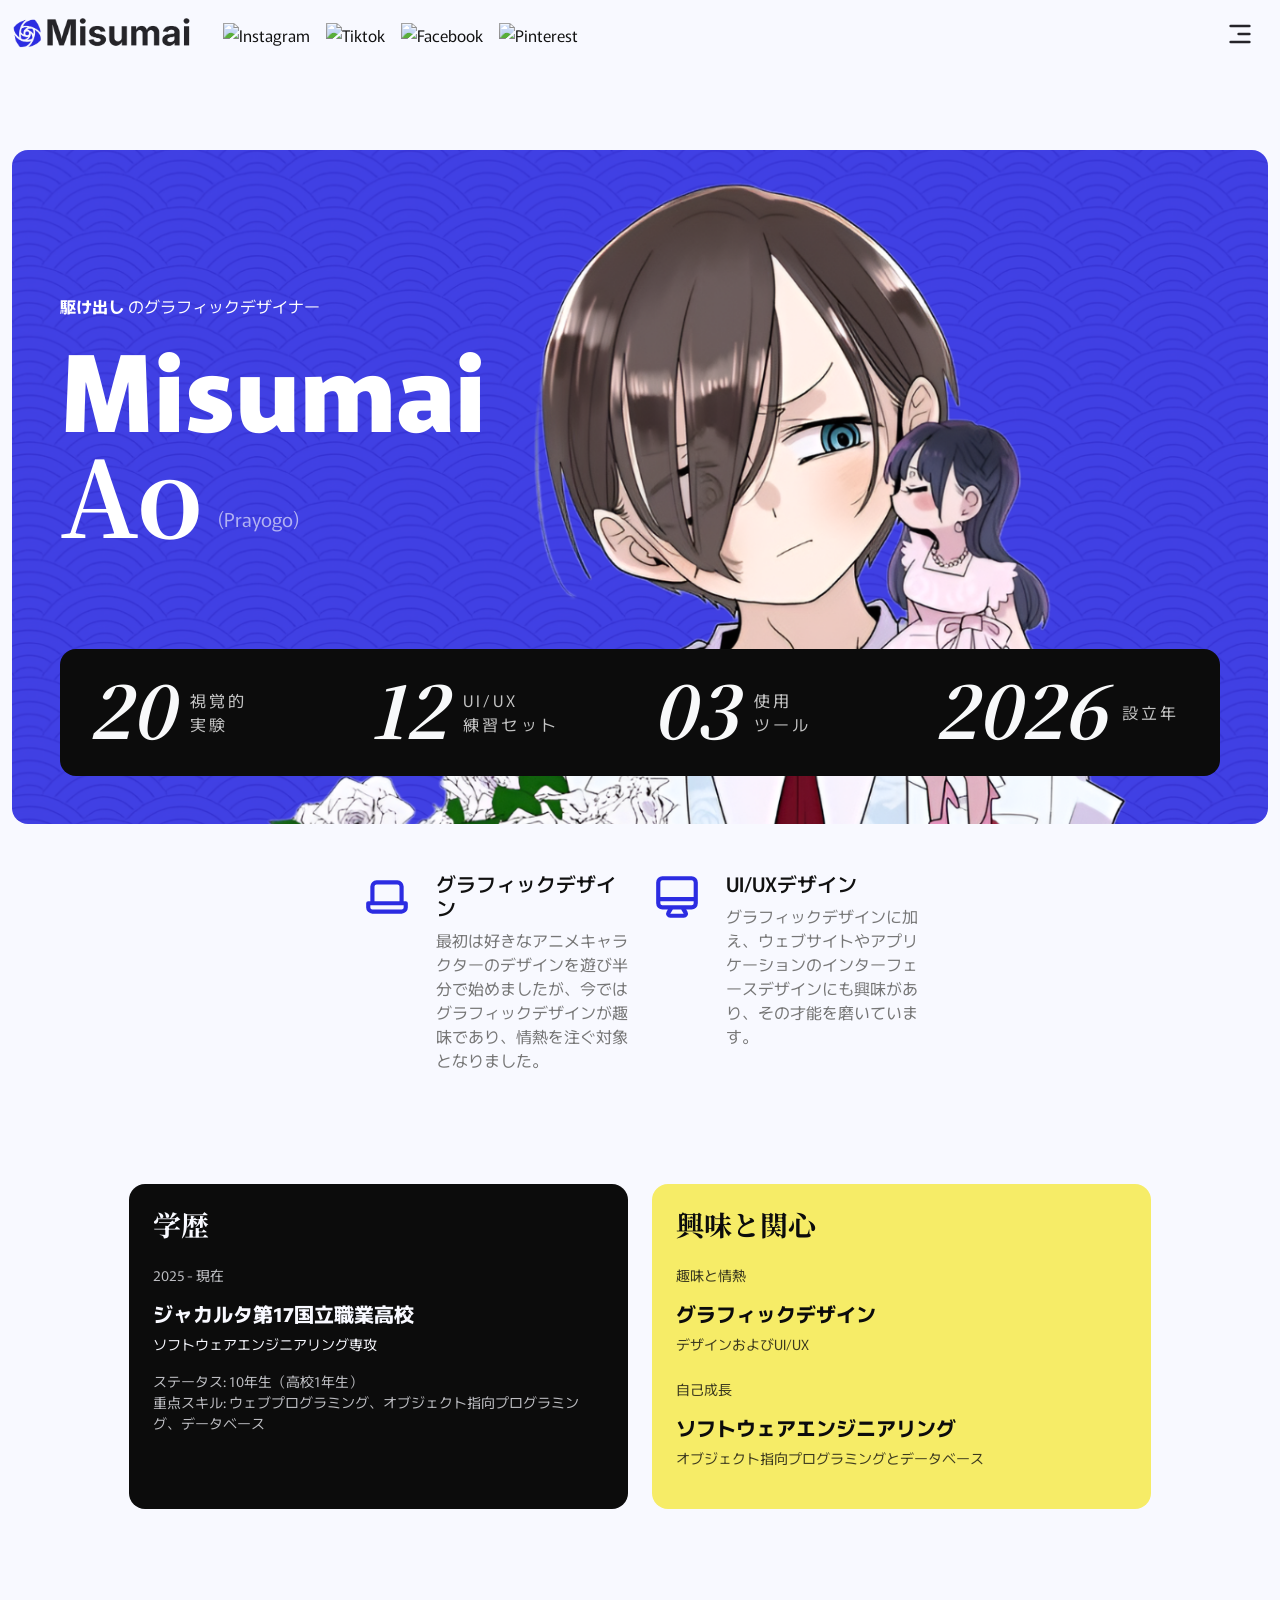
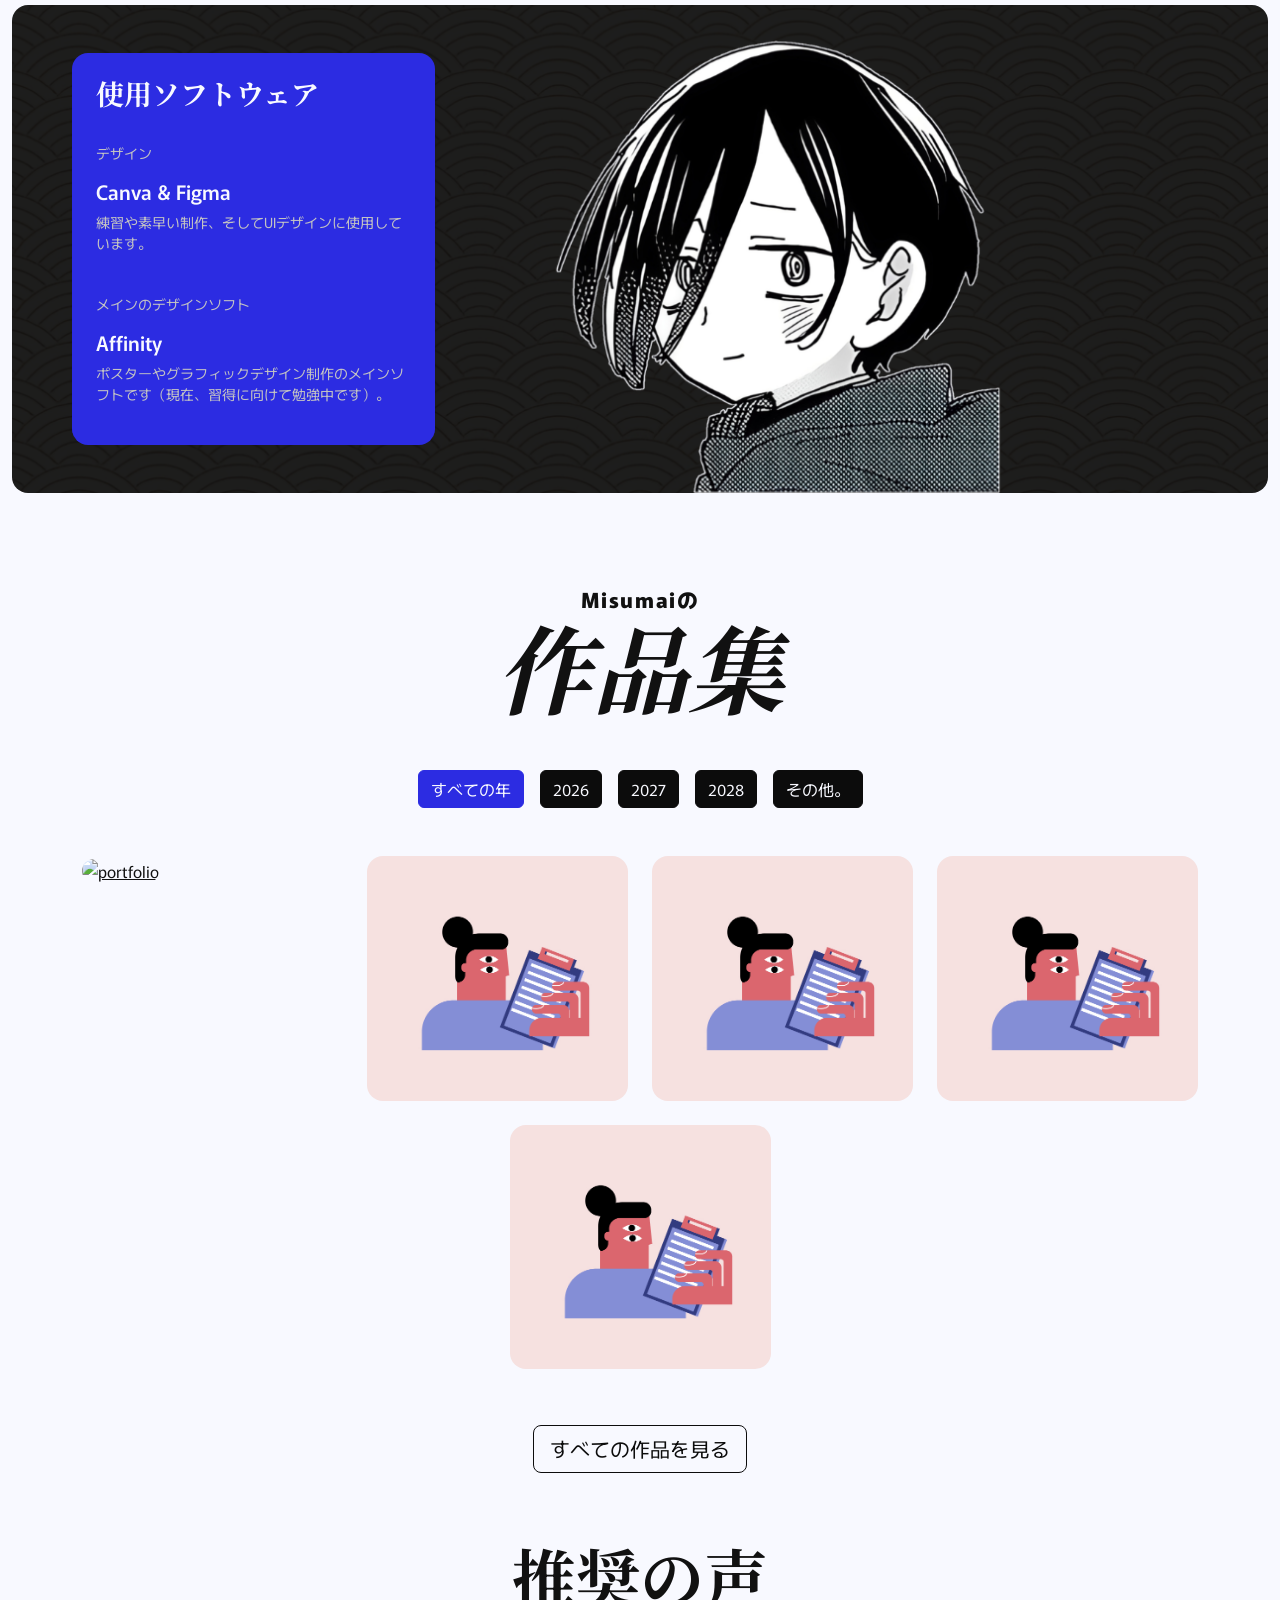
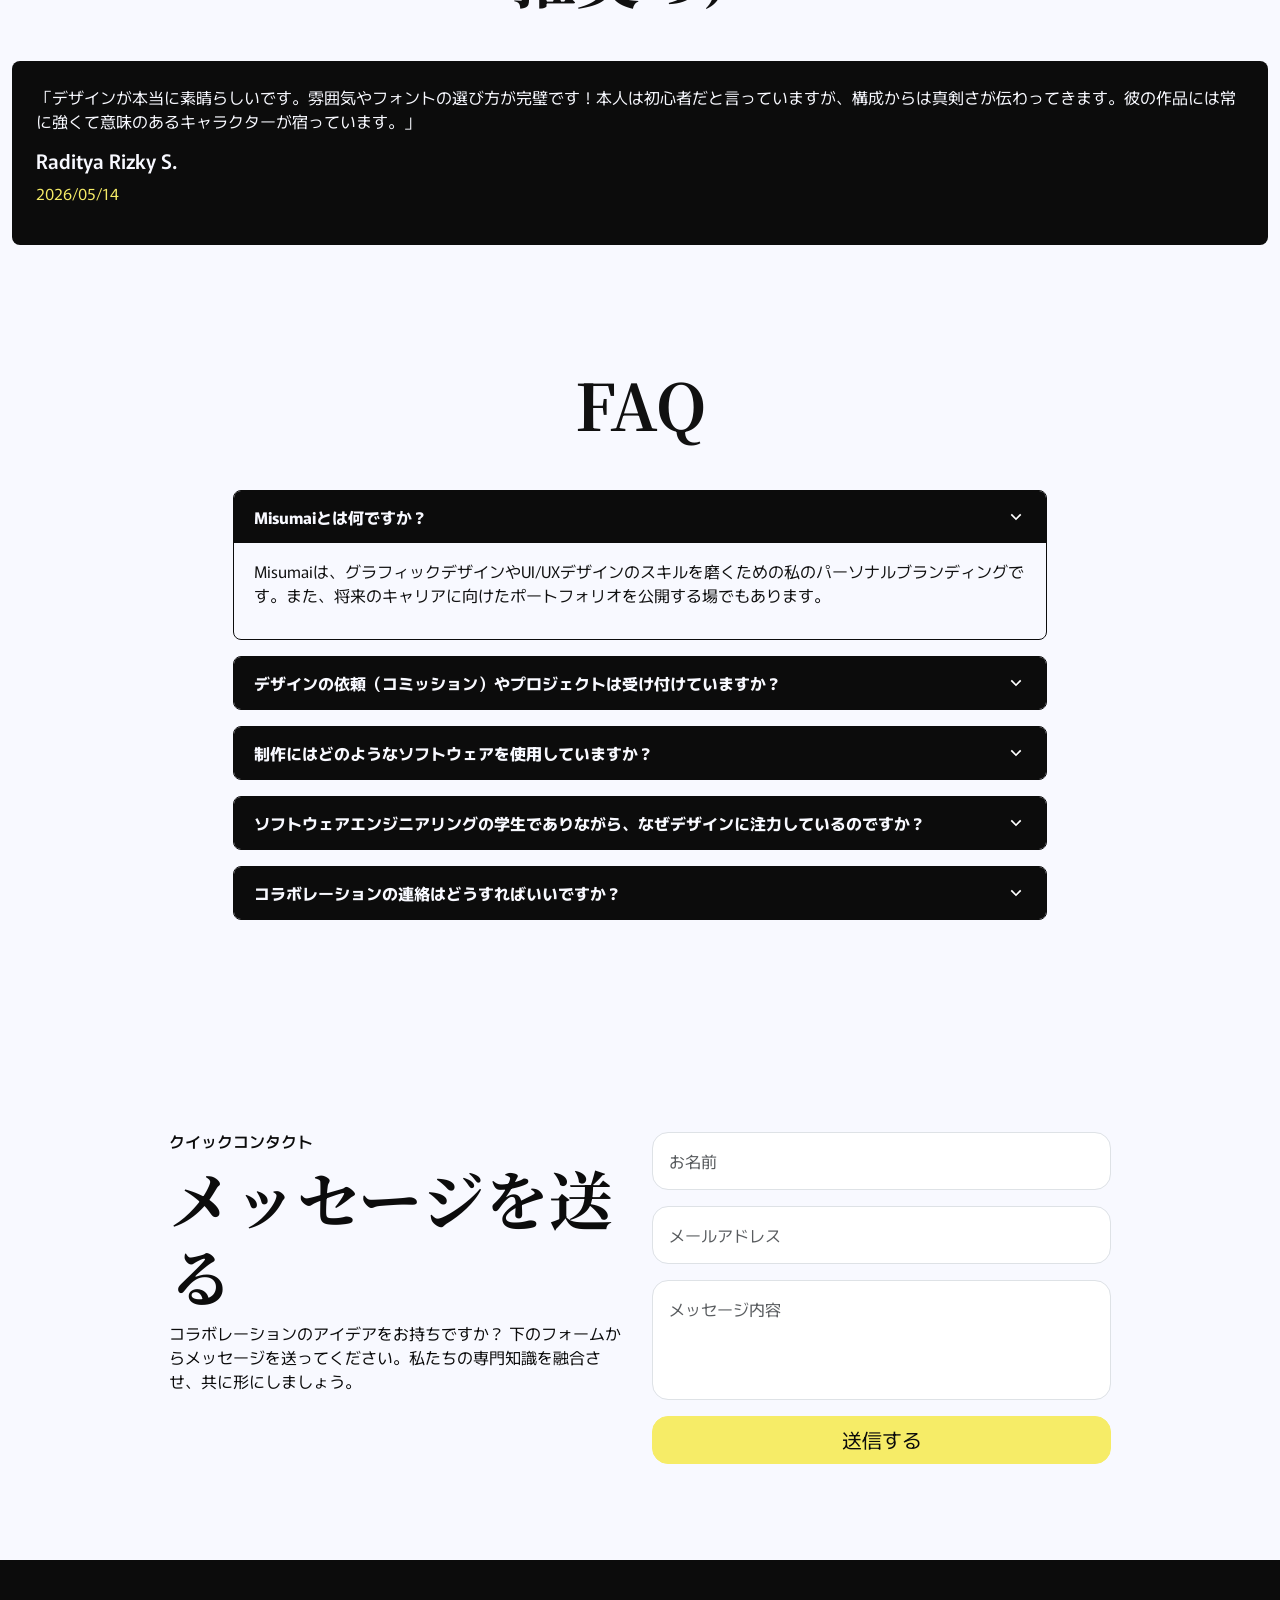
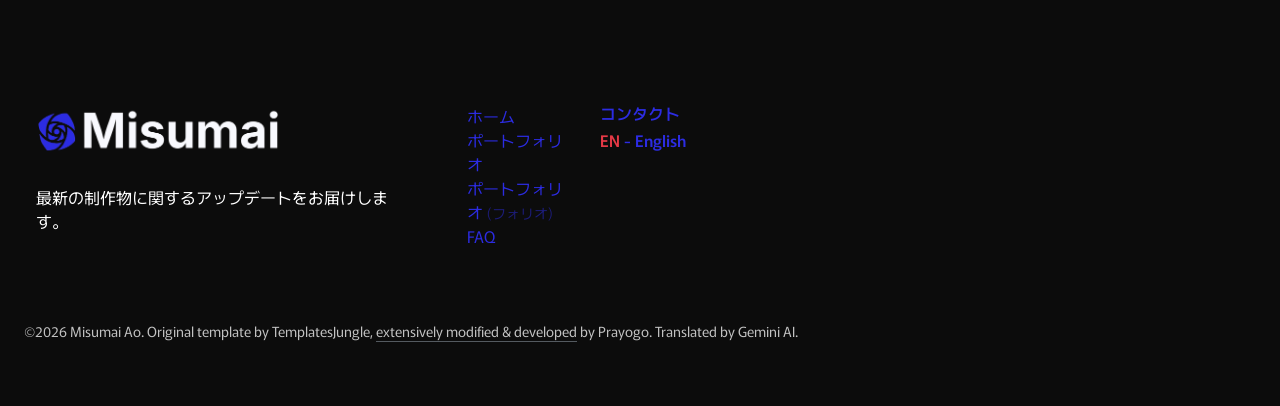
==== commit bc9c1f65: "Add files via upload" ====
--- a/jp/indexjp.html
+++ b/jp/indexjp.html
@@ -102,8 +102,7 @@
                 <a class="nav-link text-uppercase ls-4 bluetext" href="#portfolio">ポートフォリオ</a>
               </li>
               <li class="nav-item">
-                <a class="nav-link text-uppercase ls-4 bluetext" href="https://fori.io/misumaiao"
-                  target="_blank">
+                <a class="nav-link text-uppercase ls-4 bluetext" href="https://fori.io/misumaiao" target="_blank">
                   ポートフォリオ <small class="opacity-50">(フォリオ)</small>
                 </a>
               </li>
@@ -207,7 +206,7 @@
                 グラフィックデザイン
               </h5>
               <p class="postf">
-                「ビジュアルストーリーテリング」の世界を探求している駆け出しのデザイナーです。現在はカラーグレーディングとレイアウトの習得に励んでいます。
+                最初は好きなアニメキャラクターのデザインを遊び半分で始めましたが、今ではグラフィックデザインが趣味であり、情熱を注ぐ対象となりました。
               </p>
             </div>
           </div>
@@ -224,7 +223,7 @@
                 UI/UXデザイン
               </h5>
               <p class="postf">
-                ソフトウェアエンジニアリングを専攻する学生として、デザインの基本原則を組み合わせ、シンプルで使いやすいインターフェースの構築を学んでいます。
+                グラフィックデザインに加え、ウェブサイトやアプリケーションのインターフェースデザインにも興味があり、その才能を磨いています。
               </p>
             </div>
           </div>
@@ -235,60 +234,39 @@
 
   <section class="py-5">
     <div class="container">
-      <div class="row g-4">
-
-        <div class="col-lg-4">
+      <div class="row g-4 justify-content-center">
+
+        <div class="col-lg-5">
           <div class="h-100 p-4 rounded-4 box-education">
-            <h3 class="mb-4 ls-2">教育</h3>
+            <h3 class="mb-4 ls-2">学歴</h3>
             <div class="mb-4">
-              <p class="small opacity-75">2022 - 2025</p>
-              <h5 class="fw-bold">SMP Negeri 32 Jakarta</h5>
-              <p class="small opacity-75">テクノロジーとグラフィックデザインへの強い関心</p>
-            </div>
-            <div class="mb-2">
               <p class="small opacity-75">2025 - 現在</p>
-              <h5 class="fw-bold">SMK Negeri 17 Jakarta</h5>
-              <p class="small opacity-75">ソフトウェアエンジニアリング</p>
-            </div>
-          </div>
-        </div>
-
-        <div class="col-lg-4">
+              <h5 class="fw-bold">ジャカルタ第17国立職業高校</h5>
+              <p class="small opacity-100">ソフトウェアエンジニアリング専攻</p>
+              <p class="small opacity-75">
+                ステータス: 10年生（高校1年生）<br>
+                重点スキル: ウェブプログラミング、オブジェクト指向プログラミング、データベース
+              </p>
+            </div>
+          </div>
+        </div>
+
+        <div class="col-lg-5">
           <div class="h-100 p-4 rounded-4 box-interests">
-            <h3 class="mb-4 ls-2">関心事</h3>
+            <h3 class="mb-4 ls-2">興味と関心</h3>
             <div class="mb-4">
-              <p class="small text-muted">情熱</p>
+              <p class="small text-muted">趣味と情熱</p>
               <h5 class="fw-bold">グラフィックデザイン</h5>
-              <p class="small text-muted">デザイン、タイポグラフィ、UI/UX</p>
+              <p class="small text-muted">デザインおよびUI/UX</p>
             </div>
             <div class="mb-2">
               <p class="small text-muted">自己成長</p>
               <h5 class="fw-bold">ソフトウェアエンジニアリング</h5>
-              <p class="small text-muted">論理적思考と問題解決</p>
-            </div>
-          </div>
-        </div>
-
-        <div class="col-lg-4">
-          <div class="h-100 p-4 rounded-4 box-experiences">
-            <h3 class="mb-4 ls-2">マイルストーン</h3>
-            <div class="mb-4">
-              <p class="small opacity-75">視覚的探求</p>
-              <h5 class="fw-bold">独自のスタイルを確立中</h5>
-              <p class="small opacity-75">Misumai独自の美的感覚を磨いています。</p>
-            </div>
-            <div class="mb-4">
-              <p class="small opacity-75">レイアウト学習</p>
-              <h5 class="fw-bold">ウェブとグラフィックの構成</h5>
-              <p class="small opacity-75">視覚的階層と空間の理解を深めています。</p>
-            </div>
-            <div class="mb-2">
-              <p class="small opacity-75">ポストプロセッシング</p>
-              <h5 class="fw-bold">カラーグレーディングの習得</h5>
-              <p class="small opacity-75">Lightroomを使用して、雰囲気やトーンを追求しています。</p>
-            </div>
-          </div>
-        </div>
+              <p class="small text-muted">オブジェクト指向プログラミングとデータベース</p>
+            </div>
+          </div>
+        </div>
+
       </div>
     </div>
   </section>
@@ -301,20 +279,19 @@
           <div class="col-md-4">
             <div class="h-100 box-software p-4 rounded-4">
               <h3 class="ls-2">使用ソフトウェア</h3>
-
               <div class="py-4">
-                <p class="text-light-emphasis small">デザイン & プロトタイピング</p>
+                <p class="text-light-emphasis small">デザイン</p>
                 <h5>Canva & Figma</h5>
                 <p class="text-light-emphasis small">
-                  練習やクイックな制作、UIプロトタイプの設計に使用しています。
+                  練習や素早い制作、そしてUIデザインに使用しています。
                 </p>
               </div>
 
               <div>
-                <p class="text-light-emphasis small">メインデザインツール</p>
+                <p class="text-light-emphasis small">メインのデザインソフト</p>
                 <h5>Affinity</h5>
                 <p class="text-light-emphasis small">
-                  ポスターやグラフィック制作のメインアプリです（現在、習得に向けて学習中）。
+                  ポスターやグラフィックデザイン制作のメインソフトです（現在、習得に向けて勉強中です）。
                 </p>
               </div>
             </div>
@@ -360,7 +337,8 @@
 
                 <div class="d-none">
                   <a href="../images/portfolio-image-2.jpg" data-lightbox="karya-2026-A" data-title="Proses Sketsa"></a>
-                  <a href="../images/portfolio-image-3.jpg" data-lightbox="karya-2026-A" data-title="Proses Pewarnaan"></a>
+                  <a href="../images/portfolio-image-3.jpg" data-lightbox="karya-2026-A"
+                    data-title="Proses Pewarnaan"></a>
                 </div>
               </div>
 
@@ -384,7 +362,8 @@
 
                 <div class="d-none">
                   <a href="../images/portfolio-image-2.jpg" data-lightbox="karya-2026-A" data-title="Proses Sketsa"></a>
-                  <a href="../images/portfolio-image-3.jpg" data-lightbox="karya-2026-A" data-title="Proses Pewarnaan"></a>
+                  <a href="../images/portfolio-image-3.jpg" data-lightbox="karya-2026-A"
+                    data-title="Proses Pewarnaan"></a>
                 </div>
               </div>
 
@@ -396,7 +375,8 @@
 
                 <div class="d-none">
                   <a href="../images/portfolio-image-2.jpg" data-lightbox="karya-2026-A" data-title="Proses Sketsa"></a>
-                  <a href="../images/portfolio-image-3.jpg" data-lightbox="karya-2026-A" data-title="Proses Pewarnaan"></a>
+                  <a href="../images/portfolio-image-3.jpg" data-lightbox="karya-2026-A"
+                    data-title="Proses Pewarnaan"></a>
                 </div>
               </div>
 
@@ -408,7 +388,8 @@
 
                 <div class="d-none">
                   <a href="../images/portfolio-image-2.jpg" data-lightbox="karya-2026-A" data-title="Proses Sketsa"></a>
-                  <a href="../images/portfolio-image-3.jpg" data-lightbox="karya-2026-A" data-title="Proses Pewarnaan"></a>
+                  <a href="../images/portfolio-image-3.jpg" data-lightbox="karya-2026-A"
+                    data-title="Proses Pewarnaan"></a>
                 </div>
               </div>
 
@@ -435,13 +416,13 @@
           <div class="testimonial-card rounded-3 py-4 px-4 swiper-slide">
             <div class="text-start">
               <p>
-                「カラーパレットの選び方が最高で、雰囲気が完璧です！新人と本人は言っていますが、ビジュアルの構成は本格的。非常に強いキャラクターを感じます。」
+                「デザインが本当に素晴らしいです。雰囲気やフォントの選び方が完璧です！本人は初心者だと言っていますが、構成からは真剣さが伝わってきます。彼の作品には常に強くて意味のあるキャラクターが宿っています。」
               </p>
               <h5>
                 Raditya Rizky S.
               </h5>
               <p class="postd">
-                2025/03/01
+                2026/05/14
               </p>
             </div>
           </div>
@@ -449,13 +430,13 @@
           <div class="testimonial-card rounded-3 py-4 px-4 swiper-slide">
             <div class="text-start">
               <p>
-                「こちらの意図したコンセプトを汲み取る力に驚きました。抽象的なリファレンスからでも、自分らしさを残しつつクリーンなビジュアルに落とし込んでくれます。」
+                「結果にとても満足しています！デザインには現代的な美学があり、非常にバランスが取れています。制作スピードは速いですが、細かい部分までこだわりが感じられ、プレミアムで他とは違う作品に仕上がっています！」
               </p>
               <h5>
                 Satria Lintang W.I
               </h5>
               <p class="postd">
-                2025/01/20
+                2026/05/14
               </p>
             </div>
           </div>
@@ -466,6 +447,7 @@
                 「レイアウトがとてもクールで、目に優しいです。すべての要素の配置が絶妙で、自然に感じられ、全く散らかっている印象を与えません。」
               </p>
               <br>
+              <br>
               <h5>
                 Ahmad Lucky A.
               </h5>
@@ -480,11 +462,12 @@
               <p>
                 「新作が出るたびに成長を感じるのが凄いです。新しいスタイルへの挑戦を恐れず、自分のコンフォートゾーンから一歩踏み出そうとする姿勢が見て取れます。」
               </p>
+              <br>
               <h5>
                 Leonard D.
               </h5>
               <p class="postd">
-                2026/05/12
+                2026/05/15
               </p>
             </div>
           </div>
@@ -494,11 +477,12 @@
               <p>
                 「クオリティの高さは間違いありません。クリエイティブなデザインと技術的な理解の融合が、最終的な成果物を他とは一線を画すものにしています。」
               </p>
+              <br>
               <h5>
                 M. Fathan H.
               </h5>
               <p class="postd">
-                2026/05/12
+                2026/05/15
               </p>
             </div>
           </div>
@@ -523,12 +507,12 @@
                 <button class="accordion-button collapsed" style="font-weight:bold;" type="button"
                   data-bs-toggle="collapse" data-bs-target="#collapseOne" aria-expanded="true"
                   aria-controls="collapseOne">
-                  Misumaiとは？
+                  Misumaiとは何ですか？
                 </button>
               </h5>
               <div id="collapseOne" class="accordion-collapse collapse show" data-bs-parent="#accordion-flush">
                 <div class="accordion-body">
-                  <p>Misumaiは、私の視覚的探求のための「個人的な遊び場」です。グラフィックデザインとUI/UXを学ぶ私の旅を表現しています。</p>
+                  <p>Misumaiは、グラフィックデザインやUI/UXデザインのスキルを磨くための私のパーソナルブランディングです。また、将来のキャリアに向けたポートフォリオを公開する場でもあります。</p>
                 </div>
               </div>
             </div>
@@ -538,12 +522,12 @@
                 <button class="accordion-button collapsed" style="font-weight:bold;" type="button"
                   data-bs-toggle="collapse" data-bs-target="#collapseTwo" aria-expanded="false"
                   aria-controls="collapseTwo">
-                  案件やデザインプロジェクトは受けていますか？
+                  デザインの依頼（コミッション）やプロジェクトは受け付けていますか？
                 </button>
               </h5>
               <div id="collapseTwo" class="accordion-collapse collapse" data-bs-parent="#accordion-flush">
                 <div class="accordion-body">
-                  <p>現在は受けておりません。まだ学習の初期段階であるため、プロとしての責任を負う前に、まずはスキルと品質を磨くことに集中すべきだと考えています。</p>
+                  <p>現在は受け付けておりません。まだ初心者ですので、まずはスキルと品質の向上に集中することが大切だと考えています。</p>
                 </div>
               </div>
             </div>
@@ -553,12 +537,12 @@
                 <button class="accordion-button collapsed" style="font-weight:bold;" type="button"
                   data-bs-toggle="collapse" data-bs-target="#collapseThree" aria-expanded="false"
                   aria-controls="collapseThree">
-                  制作にはどのソフトを使っていますか？
+                  制作にはどのようなソフトウェアを使用していますか？
                 </button>
               </h5>
               <div id="collapseThree" class="accordion-collapse collapse" data-bs-parent="#accordion-flush">
                 <div class="accordion-body">
-                  <p>主にUI/UXにはFigma、クイックな素材制作にはCanva、複雑なデザインにはAffinity Designerを使用しています。</p>
+                  <p>学校の課題などの短時間で仕上げるデザインには「Canva」、UI/UXデザインには「Figma」、そしてより複雑な制作には「Affinity」を使用しています。</p>
                 </div>
               </div>
             </div>
@@ -568,12 +552,12 @@
                 <button class="accordion-button collapsed" style="font-weight:bold;" type="button"
                   data-bs-toggle="collapse" data-bs-target="#collapseFour" aria-expanded="false"
                   aria-controls="collapseFour">
-                  ソフトウェア工学を専攻しながら、なぜデザインに注力するのですか？
+                  ソフトウェアエンジニアリングの学生でありながら、なぜデザインに注力しているのですか？
                 </button>
               </h5>
               <div id="collapseFour" class="accordion-collapse collapse" data-bs-parent="#accordion-flush">
                 <div class="accordion-body">
-                  <p>デザインのないコードは無機質で、コードのないデザインはただの静止画だと考えています。開発者としてUI/UXを理解することで、機能的なだけでなく、直感的に使えるアプリケーションを作ることができます。
+                  <p>「デザインのないコードは無機質であり、コードのないデザインはただの絵に過ぎない」と私は信じています。エンジニアリングを学ぶ学生として、UI/UXなどのデザインを理解することは、機能的であるだけでなく、使いやすいウェブサイトやアプリを構築するのに役立ちます。
                   </p>
                 </div>
               </div>
@@ -584,12 +568,12 @@
                 <button class="accordion-button collapsed" style="font-weight:bold;" type="button"
                   data-bs-toggle="collapse" data-bs-target="#collapseFive" aria-expanded="false"
                   aria-controls="collapseFive">
-                  コラボレーションの連絡方法は？
+                  コラボレーションの連絡はどうすればいいですか？
                 </button>
               </h5>
               <div id="collapseFive" class="accordion-collapse collapse" data-bs-parent="#accordion-flush">
                 <div class="accordion-body">
-                  <p>メールやInstagramのDMからご連絡いただけます。お互いのスキルを組み合わせて、具体的な作品を一緒に作り上げるコラボレーションに非常に興味があります。</p>
+                  <p>「Leave a Message」/「Contact」セクション、またはInstagramのDMからご連絡ください。お互いのスキルを組み合わせて、新しい何かを一緒に作り上げるコラボレーションプロジェクトには非常に興味があります。</p>
                 </div>
               </div>
             </div>
@@ -608,7 +592,7 @@
             <h6>クイックコンタクト</h6>
             <h2 class="display-3">メッセージを送る</h2>
             <p>
-              クリエイティブなアイデアやコラボレーションの提案があれば、ぜひメッセージを残してください。一緒に形にしていきましょう。
+              コラボレーションのアイデアをお持ちですか？ 下のフォームからメッセージを送ってください。私たちの専門知識を融合させ、共に形にしましょう。
             </p>
           </div>
 
@@ -644,7 +628,7 @@
           <div class="info-box">
             <img src="../images/misumailogo2.png" class="img-fluid" id="logofooter">
             <p class="py-4">
-              最新のビジュアル制作, クリエイティブな実験, デザインの探求に関するアップデートを随時お届けします。
+              最新の制作物に関するアップデートをお届けします。
             </p>
           </div>
         </div>
@@ -683,7 +667,7 @@
         <p class="small opacity-75">
           ©2026 Misumai Ao. Original template by TemplatesJungle,
           <span class="text-white border-bottom border-secondary">extensively modified & developed</span>
-          by Prayogo.
+          by Prayogo. Translated by Gemini AI.
         </p>
       </div>
     </div>
